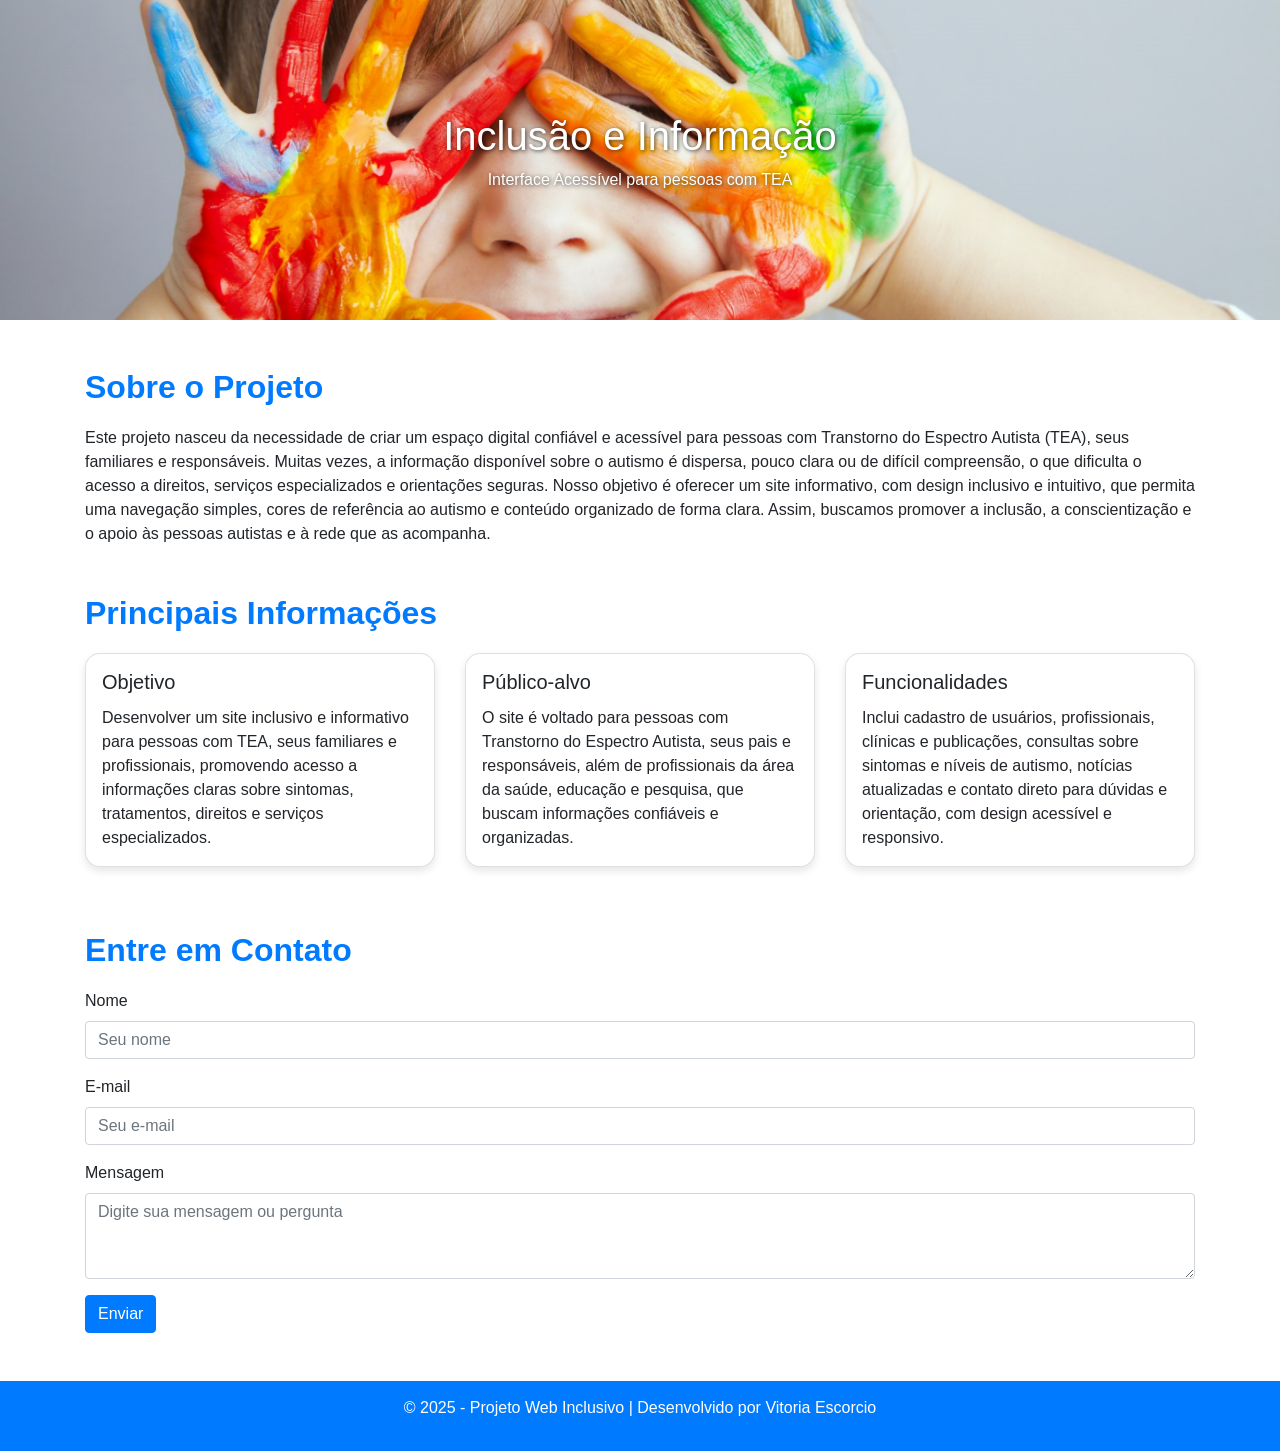
==== index.html @ e5730c21 "Add files via upload" ====
<!DOCTYPE html>
<html lang="pt-br">
<head>
  <meta charset="UTF-8">
  <meta name="viewport" content="width=device-width, initial-scale=1.0">
  <title>InfoTEA</title>
  <!-- Bootstrap 4.6 -->
  <link rel="stylesheet" href="https://stackpath.bootstrapcdn.com/bootstrap/4.6.0/css/bootstrap.min.css">
  <style>
    body {
      font-family: Arial, sans-serif;
    }
    header {
      color: white;
      padding: 2rem 1rem;
      text-align: center;
    }
    .section-title {
      font-weight: bold;
      margin-bottom: 20px;
      color: #007BFF;
    }
    .card {
      border-radius: 15px;
      box-shadow: 0 4px 8px rgba(0,0,0,0.1);
    }
    footer {
      background: #007BFF;
      color: white;
      text-align: center;
      padding: 15px;
      margin-top: 30px;
    }
  </style>
</head>
<body>

  <!-- Cabeçalho -->
  <header style="position:relative; min-height:320px; display:flex; align-items:center; justify-content:center; text-align:center; color:#fff;">
    <img src="img.tea/foto tea.png" alt="Banner" 
         style="position:absolute; inset:0; width:100%; height:100%; object-fit:cover;">
    <div style="position:relative; z-index:1; text-shadow:1px 1px 4px rgba(0,0,0,.7);">
      <h1>Inclusão e Informação</h1>
      <p>Interface Acessível para pessoas com TEA</p>
    </div>
  </header>

  <!-- Sobre -->
  <section class="container my-5">
    <h2 class="section-title">Sobre o Projeto</h2>
    <p>
      Este projeto nasceu da necessidade de criar um espaço digital confiável e acessível para pessoas com Transtorno do Espectro Autista (TEA), seus familiares e responsáveis. Muitas vezes, a informação disponível sobre o autismo é dispersa, pouco clara ou de difícil compreensão, o que dificulta o acesso a direitos, serviços especializados e orientações seguras.
      Nosso objetivo é oferecer um site informativo, com design inclusivo e intuitivo, que permita uma navegação simples, cores de referência ao autismo e conteúdo organizado de forma clara. Assim, buscamos promover a inclusão, a conscientização e o apoio às pessoas autistas e à rede que as acompanha.
    </p>
  </section>

  <!-- Recursos -->
  <section class="container my-5">
    <h2 class="section-title">Principais Informações</h2>
    <div class="row">
      <div class="col-md-4 mb-3">
        <div class="card p-3">
          <h5 class="card-title">Objetivo</h5>
          <p class="card-text">Desenvolver um site inclusivo e informativo para pessoas com TEA, seus familiares e profissionais, promovendo acesso a informações claras sobre sintomas, tratamentos, direitos e serviços especializados.</p>
        </div>
      </div>
      <div class="col-md-4 mb-3">
        <div class="card p-3">
          <h5 class="card-title">Público-alvo</h5>
          <p class="card-text">O site é voltado para pessoas com Transtorno do Espectro Autista, seus pais e responsáveis, além de profissionais da área da saúde, educação e pesquisa, que buscam informações confiáveis e organizadas.</p>
        </div>
      </div>
      <div class="col-md-4 mb-3">
        <div class="card p-3">
          <h5 class="card-title">Funcionalidades</h5>
          <p class="card-text">Inclui cadastro de usuários, profissionais, clínicas e publicações, consultas sobre sintomas e níveis de autismo, notícias atualizadas e contato direto para dúvidas e orientação, com design acessível e responsivo.</p>
        </div>
      </div>
    </div>
  </section>

  <!-- Contato -->
  <section class="container my-5">
    <h2 class="section-title">Entre em Contato</h2>
    <form action="https://formsubmit.co/fernandesescorcio4@gmail.com" method="POST">
      <!-- Anti-spam -->
      <input type="hidden" name="_captcha" value="false">
      <input type="hidden" name="_next" value="obrigado.html">

      <div class="form-group">
        <label for="nome">Nome</label>
        <input type="text" name="nome" class="form-control" id="nome" placeholder="Seu nome" required>
      </div>
      <div class="form-group">
        <label for="email">E-mail</label>
        <input type="email" name="email" class="form-control" id="email" placeholder="Seu e-mail" required>
      </div>
      <div class="form-group">
        <label for="mensagem">Mensagem</label>
        <textarea name="mensagem" class="form-control" id="mensagem" rows="3" placeholder="Digite sua mensagem ou pergunta" required></textarea>
      </div>
      <button type="submit" class="btn btn-primary">Enviar</button>
    </form>
  </section>

  <!-- Rodapé -->
  <footer>
    <p>© 2025 - Projeto Web Inclusivo | Desenvolvido por Vitoria Escorcio</p>
  </footer>

  <!-- Bootstrap JS -->
  <script src="https://code.jquery.com/jquery-3.5.1.slim.min.js"></script>
  <script src="https://cdn.jsdelivr.net/npm/bootstrap@4.6.0/dist/js/bootstrap.bundle.min.js"></script>
</body>
</html>
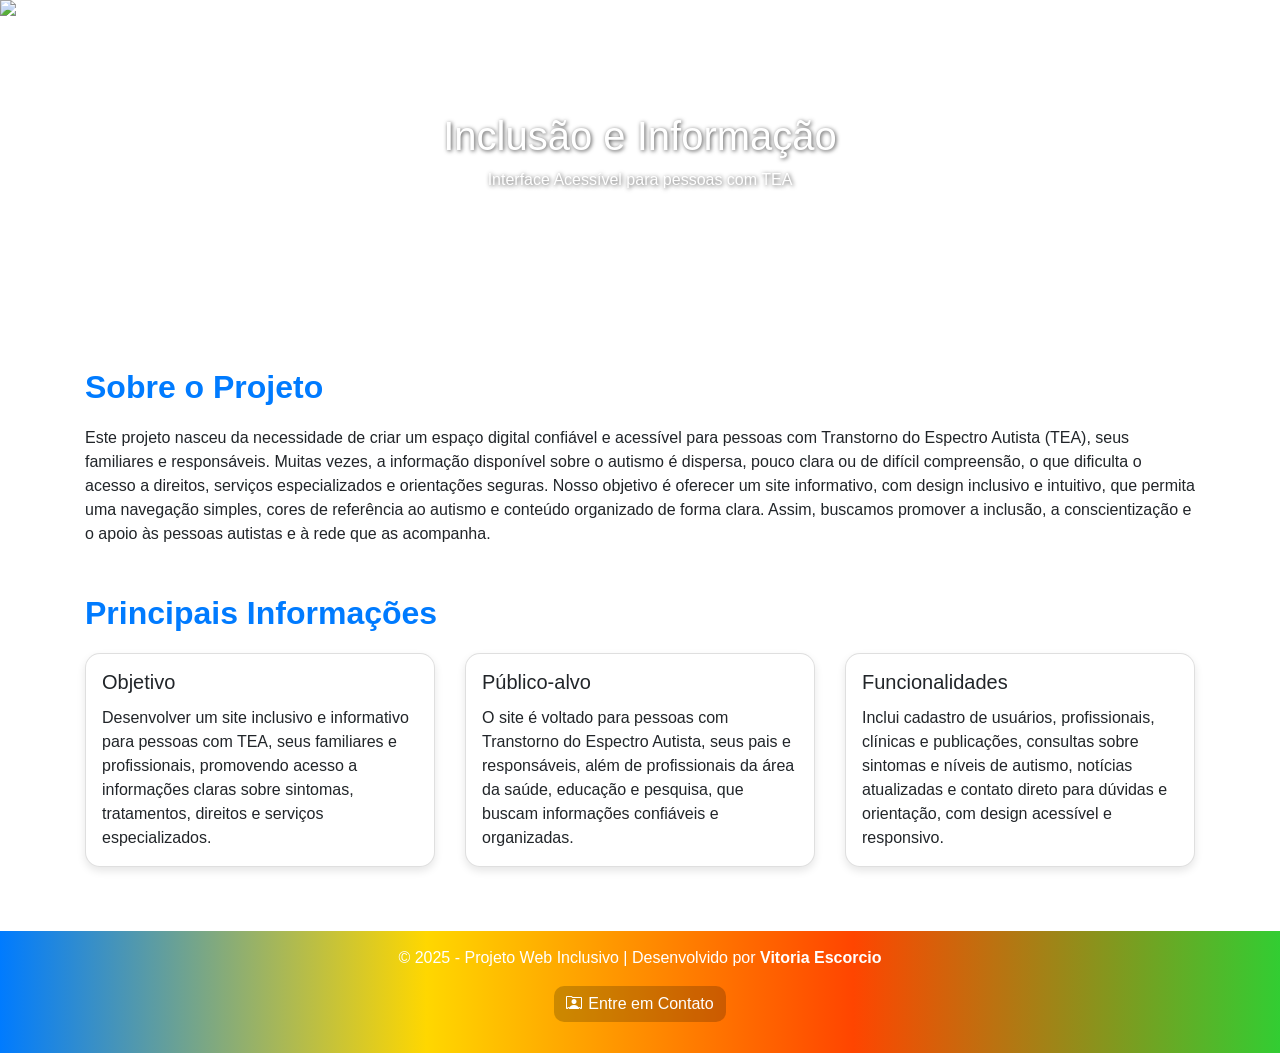
==== commit bdbdb76e: "Update index.html" ====
--- a/index.html
+++ b/index.html
@@ -4,8 +4,13 @@
   <meta charset="UTF-8">
   <meta name="viewport" content="width=device-width, initial-scale=1.0">
   <title>InfoTEA</title>
-  <!-- Bootstrap 4.6 -->
+
+  <!-- Bootstrap -->
   <link rel="stylesheet" href="https://stackpath.bootstrapcdn.com/bootstrap/4.6.0/css/bootstrap.min.css">
+
+  <!-- Bootstrap Icons -->
+  <link rel="stylesheet" href="https://cdn.jsdelivr.net/npm/bootstrap-icons@1.11.3/font/bootstrap-icons.css">
+
   <style>
     body {
       font-family: Arial, sans-serif;
@@ -25,11 +30,25 @@
       box-shadow: 0 4px 8px rgba(0,0,0,0.1);
     }
     footer {
-      background: #007BFF;
+      background: linear-gradient(90deg, #007BFF, #FFD700, #FF4500, #32CD32);
       color: white;
       text-align: center;
       padding: 15px;
       margin-top: 30px;
+    }
+    footer a {
+      color: #fff;
+      background: rgba(0,0,0,0.2);
+      padding: 6px 12px;
+      border-radius: 10px;
+      text-decoration: none;
+      display: inline-flex;
+      align-items: center;
+      gap: 6px;
+      transition: background 0.3s;
+    }
+    footer a:hover {
+      background: rgba(0,0,0,0.35);
     }
   </style>
 </head>
@@ -37,8 +56,9 @@
 
   <!-- Cabeçalho -->
   <header style="position:relative; min-height:320px; display:flex; align-items:center; justify-content:center; text-align:center; color:#fff;">
-    <img src="img.tea/foto tea.png" alt="Banner" 
-         style="position:absolute; inset:0; width:100%; height:100%; object-fit:cover;">
+    <img src="img/foto-tea.png" alt="Banner" 
+     style="position:absolute; inset:0; width:100%; height:100%; object-fit:cover;">
+
     <div style="position:relative; z-index:1; text-shadow:1px 1px 4px rgba(0,0,0,.7);">
       <h1>Inclusão e Informação</h1>
       <p>Interface Acessível para pessoas com TEA</p>
@@ -79,36 +99,17 @@
     </div>
   </section>
 
-  <!-- Contato -->
-  <section class="container my-5">
-    <h2 class="section-title">Entre em Contato</h2>
-    <form action="https://formsubmit.co/fernandesescorcio4@gmail.com" method="POST">
-      <!-- Anti-spam -->
-      <input type="hidden" name="_captcha" value="false">
-      <input type="hidden" name="_next" value="obrigado.html">
-
-      <div class="form-group">
-        <label for="nome">Nome</label>
-        <input type="text" name="nome" class="form-control" id="nome" placeholder="Seu nome" required>
-      </div>
-      <div class="form-group">
-        <label for="email">E-mail</label>
-        <input type="email" name="email" class="form-control" id="email" placeholder="Seu e-mail" required>
-      </div>
-      <div class="form-group">
-        <label for="mensagem">Mensagem</label>
-        <textarea name="mensagem" class="form-control" id="mensagem" rows="3" placeholder="Digite sua mensagem ou pergunta" required></textarea>
-      </div>
-      <button type="submit" class="btn btn-primary">Enviar</button>
-    </form>
-  </section>
-
   <!-- Rodapé -->
   <footer>
-    <p>© 2025 - Projeto Web Inclusivo | Desenvolvido por Vitoria Escorcio</p>
+    <p>© 2025 - Projeto Web Inclusivo | Desenvolvido por <b>Vitoria Escorcio</b></p>
+    <p>
+      <a href="contato.html">
+        <i class="bi bi-person-rolodex"></i> Entre em Contato
+      </a>
+    </p>
   </footer>
 
-  <!-- Bootstrap JS -->
+  <!-- Bootstrap -->
   <script src="https://code.jquery.com/jquery-3.5.1.slim.min.js"></script>
   <script src="https://cdn.jsdelivr.net/npm/bootstrap@4.6.0/dist/js/bootstrap.bundle.min.js"></script>
 </body>
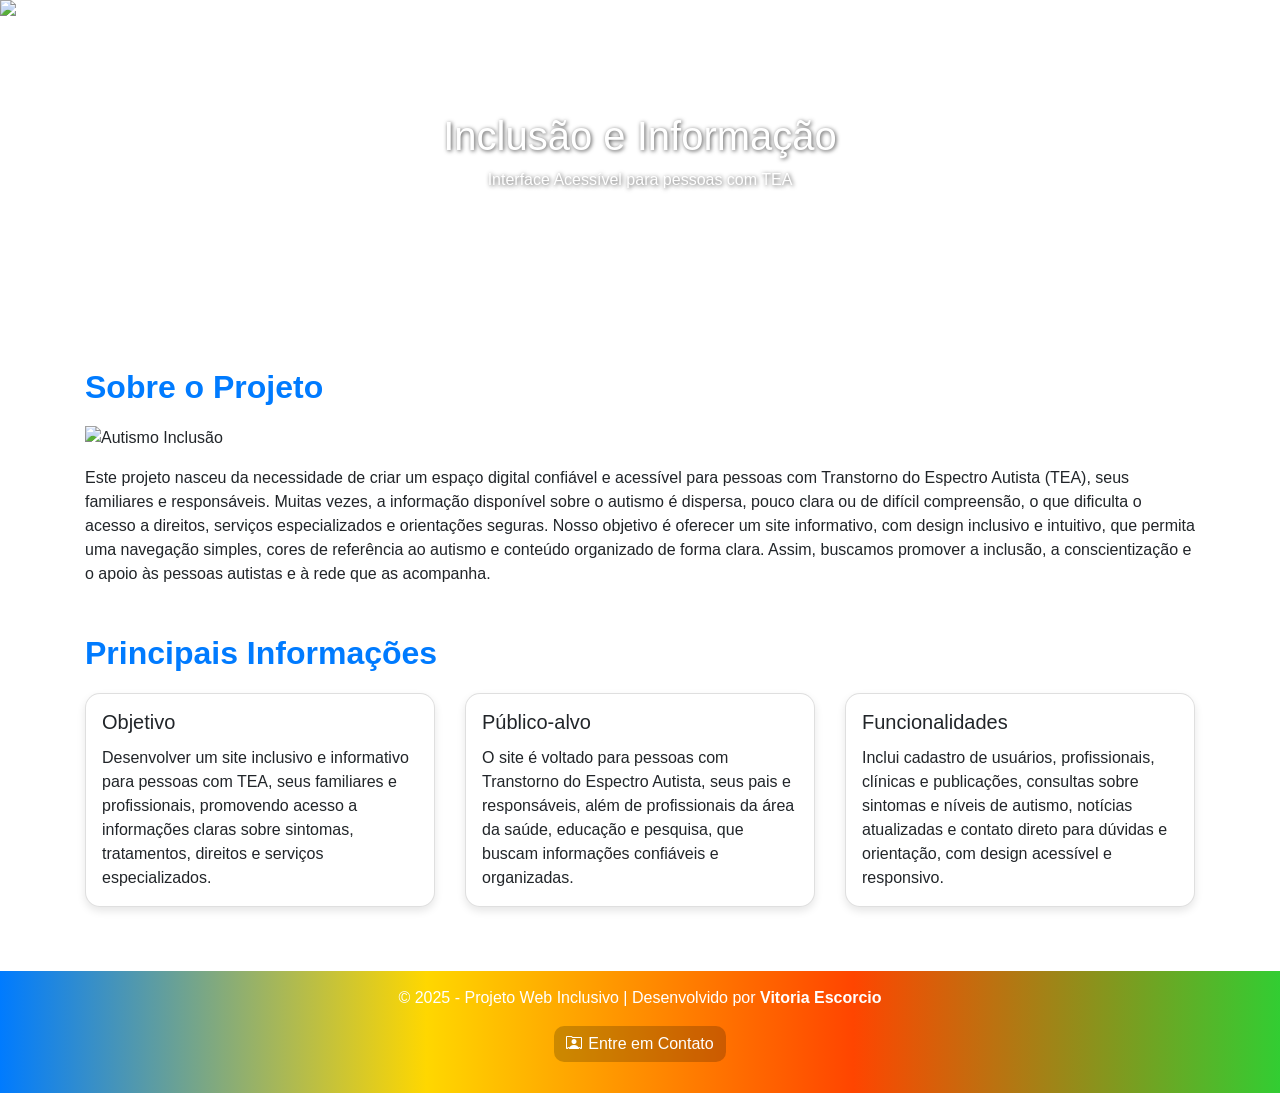
==== commit 5873bd4c: "Update index.html" ====
--- a/index.html
+++ b/index.html
@@ -68,6 +68,7 @@
   <!-- Sobre -->
   <section class="container my-5">
     <h2 class="section-title">Sobre o Projeto</h2>
+    <img src="img.tea/foto-tea.png" alt="Autismo Inclusão" width="250" class="mb-3">
     <p>
       Este projeto nasceu da necessidade de criar um espaço digital confiável e acessível para pessoas com Transtorno do Espectro Autista (TEA), seus familiares e responsáveis. Muitas vezes, a informação disponível sobre o autismo é dispersa, pouco clara ou de difícil compreensão, o que dificulta o acesso a direitos, serviços especializados e orientações seguras.
       Nosso objetivo é oferecer um site informativo, com design inclusivo e intuitivo, que permita uma navegação simples, cores de referência ao autismo e conteúdo organizado de forma clara. Assim, buscamos promover a inclusão, a conscientização e o apoio às pessoas autistas e à rede que as acompanha.
@@ -114,3 +115,4 @@
   <script src="https://cdn.jsdelivr.net/npm/bootstrap@4.6.0/dist/js/bootstrap.bundle.min.js"></script>
 </body>
 </html>
+
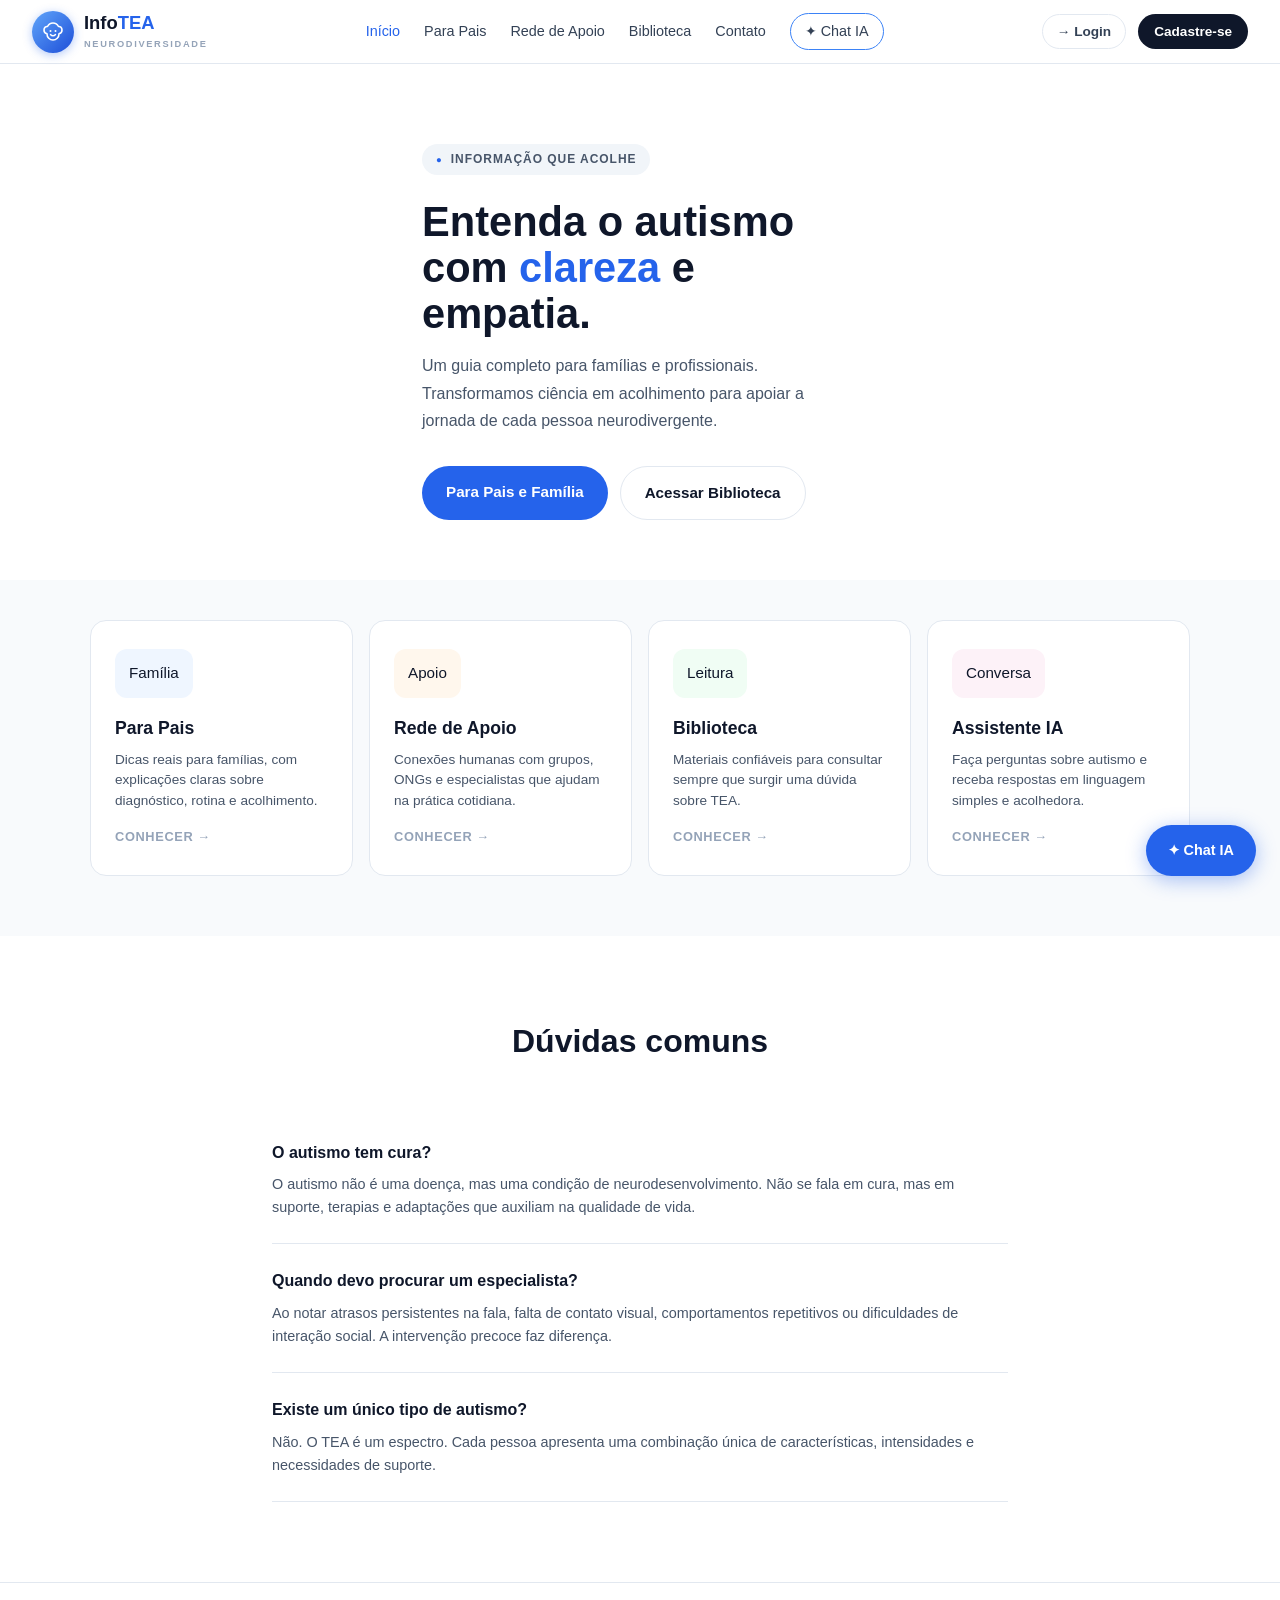
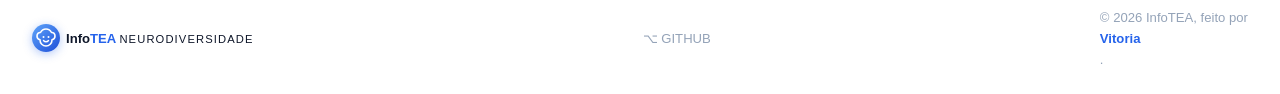
==== commit 1bb316c9: "Restaura versao recuperada do InfoTEA" ====
--- a/index.html
+++ b/index.html
@@ -1,118 +1,540 @@
-<!DOCTYPE html>
-<html lang="pt-br">
-<head>
-  <meta charset="UTF-8">
-  <meta name="viewport" content="width=device-width, initial-scale=1.0">
-  <title>InfoTEA</title>
-
-  <!-- Bootstrap -->
-  <link rel="stylesheet" href="https://stackpath.bootstrapcdn.com/bootstrap/4.6.0/css/bootstrap.min.css">
-
-  <!-- Bootstrap Icons -->
-  <link rel="stylesheet" href="https://cdn.jsdelivr.net/npm/bootstrap-icons@1.11.3/font/bootstrap-icons.css">
-
-  <style>
-    body {
-      font-family: Arial, sans-serif;
-    }
-    header {
-      color: white;
-      padding: 2rem 1rem;
-      text-align: center;
-    }
-    .section-title {
-      font-weight: bold;
-      margin-bottom: 20px;
-      color: #007BFF;
-    }
-    .card {
-      border-radius: 15px;
-      box-shadow: 0 4px 8px rgba(0,0,0,0.1);
-    }
-    footer {
-      background: linear-gradient(90deg, #007BFF, #FFD700, #FF4500, #32CD32);
-      color: white;
-      text-align: center;
-      padding: 15px;
-      margin-top: 30px;
-    }
-    footer a {
-      color: #fff;
-      background: rgba(0,0,0,0.2);
-      padding: 6px 12px;
-      border-radius: 10px;
-      text-decoration: none;
-      display: inline-flex;
-      align-items: center;
-      gap: 6px;
-      transition: background 0.3s;
-    }
-    footer a:hover {
-      background: rgba(0,0,0,0.35);
-    }
-  </style>
-</head>
-<body>
-
-  <!-- Cabeçalho -->
-  <header style="position:relative; min-height:320px; display:flex; align-items:center; justify-content:center; text-align:center; color:#fff;">
-    <img src="img/foto-tea.png" alt="Banner" 
-     style="position:absolute; inset:0; width:100%; height:100%; object-fit:cover;">
-
-    <div style="position:relative; z-index:1; text-shadow:1px 1px 4px rgba(0,0,0,.7);">
-      <h1>Inclusão e Informação</h1>
-      <p>Interface Acessível para pessoas com TEA</p>
-    </div>
-  </header>
-
-  <!-- Sobre -->
-  <section class="container my-5">
-    <h2 class="section-title">Sobre o Projeto</h2>
-    <img src="img.tea/foto-tea.png" alt="Autismo Inclusão" width="250" class="mb-3">
-    <p>
-      Este projeto nasceu da necessidade de criar um espaço digital confiável e acessível para pessoas com Transtorno do Espectro Autista (TEA), seus familiares e responsáveis. Muitas vezes, a informação disponível sobre o autismo é dispersa, pouco clara ou de difícil compreensão, o que dificulta o acesso a direitos, serviços especializados e orientações seguras.
-      Nosso objetivo é oferecer um site informativo, com design inclusivo e intuitivo, que permita uma navegação simples, cores de referência ao autismo e conteúdo organizado de forma clara. Assim, buscamos promover a inclusão, a conscientização e o apoio às pessoas autistas e à rede que as acompanha.
-    </p>
-  </section>
-
-  <!-- Recursos -->
-  <section class="container my-5">
-    <h2 class="section-title">Principais Informações</h2>
-    <div class="row">
-      <div class="col-md-4 mb-3">
-        <div class="card p-3">
-          <h5 class="card-title">Objetivo</h5>
-          <p class="card-text">Desenvolver um site inclusivo e informativo para pessoas com TEA, seus familiares e profissionais, promovendo acesso a informações claras sobre sintomas, tratamentos, direitos e serviços especializados.</p>
-        </div>
-      </div>
-      <div class="col-md-4 mb-3">
-        <div class="card p-3">
-          <h5 class="card-title">Público-alvo</h5>
-          <p class="card-text">O site é voltado para pessoas com Transtorno do Espectro Autista, seus pais e responsáveis, além de profissionais da área da saúde, educação e pesquisa, que buscam informações confiáveis e organizadas.</p>
-        </div>
-      </div>
-      <div class="col-md-4 mb-3">
-        <div class="card p-3">
-          <h5 class="card-title">Funcionalidades</h5>
-          <p class="card-text">Inclui cadastro de usuários, profissionais, clínicas e publicações, consultas sobre sintomas e níveis de autismo, notícias atualizadas e contato direto para dúvidas e orientação, com design acessível e responsivo.</p>
-        </div>
-      </div>
-    </div>
-  </section>
-
-  <!-- Rodapé -->
-  <footer>
-    <p>© 2025 - Projeto Web Inclusivo | Desenvolvido por <b>Vitoria Escorcio</b></p>
-    <p>
-      <a href="contato.html">
-        <i class="bi bi-person-rolodex"></i> Entre em Contato
-      </a>
-    </p>
-  </footer>
-
-  <!-- Bootstrap -->
-  <script src="https://code.jquery.com/jquery-3.5.1.slim.min.js"></script>
-  <script src="https://cdn.jsdelivr.net/npm/bootstrap@4.6.0/dist/js/bootstrap.bundle.min.js"></script>
-</body>
-</html>
-
+﻿<!DOCTYPE html>
+<html lang="pt-BR">
+<head>
+  <meta charset="UTF-8"/>
+  <meta name="viewport" content="width=device-width, initial-scale=1.0"/>
+  <title>InfoTEA - Neurodiversidade</title>
+  <link rel="stylesheet" href="css/novo-style.css"/>
+</head>
+<body>
+
+<!-- ═════════════════════ NAVBAR ═════════════════════ -->
+<nav>
+  <a class="nav-logo" href="#" onclick="showPage('home')">
+    <div class="nav-logo-icon">
+      <svg viewBox="0 0 24 24" fill="none" xmlns="http://www.w3.org/2000/svg">
+        <path d="M12 3C9.5 3 7.5 4.5 6.5 6.5C5 6.2 3 7.5 3 10C3 12 4.5 13.5 6 13.8V14C6 17.3 8.7 20 12 20C15.3 20 18 17.3 18 14V13.8C19.5 13.5 21 12 21 10C21 7.5 19 6.2 17.5 6.5C16.5 4.5 14.5 3 12 3Z" stroke="white" stroke-width="1.6" stroke-linejoin="round"/>
+        <circle cx="9.5" cy="11" r="1" fill="white"/>
+        <circle cx="14.5" cy="11" r="1" fill="white"/>
+        <path d="M9.5 14.5C10.2 15.4 11 15.8 12 15.8C13 15.8 13.8 15.4 14.5 14.5" stroke="white" stroke-width="1.4" stroke-linecap="round"/>
+      </svg>
+    </div>
+    <div>
+      <span class="nav-logo-text">Info<span>TEA</span></span>
+      <span class="nav-logo-sub">Neurodiversidade</span>
+    </div>
+  </a>
+
+  <div class="nav-links" id="navLinks">
+    <a href="#" onclick="showPage('home')" class="active" id="nav-home">Início</a>
+    <a href="#" onclick="showPage('pais')" id="nav-pais">Para Pais</a>
+    <a href="#" onclick="showPage('rede')" id="nav-rede">Rede de Apoio</a>
+    <a href="#" onclick="showPage('biblioteca')" id="nav-bib">Biblioteca</a>
+    <a href="#" onclick="showPage('contato')" id="nav-contato">Contato</a>
+    <a href="#" onclick="showPage('chat')" class="nav-chat" id="nav-chat">✦ Chat IA</a>
+    <a href="#" onclick="showPage('login')" class="btn-login" id="nav-login" style="display:none;">→ Login</a>
+    <a href="#" onclick="showPage('cadastro')" class="btn-cad" id="nav-cad" style="display:none;">Cadastre-se</a>
+  </div>
+
+  <div class="nav-actions" id="navActions">
+    <a href="#" onclick="showPage('login')" class="btn-login" id="nav-login2">→ Login</a>
+    <a href="#" onclick="showPage('cadastro')" class="btn-cad" id="nav-cad2">Cadastre-se</a>
+  </div>
+
+  <div class="nav-user" id="userGreeting" style="display:none;">
+    Olá, <span id="userNameDisplay"></span>
+  </div>
+
+  <button class="nav-mobile-toggle" onclick="toggleNav()">☰</button>
+</nav>
+
+<!-- ═════════════════════ HOME ═════════════════════ -->
+<div class="page active" id="page-home">
+  <div class="hero">
+    <div class="hero-tag">Informação que acolhe</div>
+    <div class="home-toast" id="home-toast">Bem-vindo(a)! Estamos felizes por você estar aqui.</div>
+    <h1>Entenda o autismo com <span class="accent">clareza</span> e empatia.</h1>
+    <p>Um guia completo para famílias e profissionais. Transformamos ciência em acolhimento para apoiar a jornada de cada pessoa neurodivergente.</p>
+    <div class="hero-btns">
+      <a href="#" class="btn-primary" onclick="showPage('pais')">Para Pais e Família</a>
+      <a href="#" class="btn-secondary" onclick="showPage('biblioteca')">Acessar Biblioteca</a>
+    </div>
+  </div>
+
+  <div class="cards-section">
+    <div class="cards-grid">
+      <div class="card" onclick="showPage('pais')">
+        <div class="card-icon blue">Família</div>
+        <h3>Para Pais</h3>
+        <p>Dicas reais para famílias, com explicações claras sobre diagnóstico, rotina e acolhimento.</p>
+        <div class="card-link">CONHECER →</div>
+      </div>
+      <div class="card" onclick="showPage('rede')">
+        <div class="card-icon orange">Apoio</div>
+        <h3>Rede de Apoio</h3>
+        <p>Conexões humanas com grupos, ONGs e especialistas que ajudam na prática cotidiana.</p>
+        <div class="card-link">CONHECER →</div>
+      </div>
+      <div class="card" onclick="showPage('biblioteca')">
+        <div class="card-icon teal">Leitura</div>
+        <h3>Biblioteca</h3>
+        <p>Materiais confiáveis para consultar sempre que surgir uma dúvida sobre TEA.</p>
+        <div class="card-link">CONHECER →</div>
+      </div>
+      <div class="card" onclick="showPage('chat')">
+        <div class="card-icon pink">Conversa</div>
+        <h3>Assistente IA</h3>
+        <p>Faça perguntas sobre autismo e receba respostas em linguagem simples e acolhedora.</p>
+        <div class="card-link">CONHECER →</div>
+      </div>
+    </div>
+  </div>
+
+  <div class="faq-section">
+    <h2>Dúvidas comuns</h2>
+    <div class="faq-item">
+      <h4>O autismo tem cura?</h4>
+      <p>O autismo não é uma doença, mas uma condição de neurodesenvolvimento. Não se fala em cura, mas em suporte, terapias e adaptações que auxiliam na qualidade de vida.</p>
+    </div>
+    <div class="faq-item">
+      <h4>Quando devo procurar um especialista?</h4>
+      <p>Ao notar atrasos persistentes na fala, falta de contato visual, comportamentos repetitivos ou dificuldades de interação social. A intervenção precoce faz diferença.</p>
+    </div>
+    <div class="faq-item">
+      <h4>Existe um único tipo de autismo?</h4>
+      <p>Não. O TEA é um espectro. Cada pessoa apresenta uma combinação única de características, intensidades e necessidades de suporte.</p>
+    </div>
+  </div>
+
+  <footer>
+    <a href="#" onclick="showPage('home')">
+      <div class="nav-logo-icon" style="width:28px;height:28px;"><svg viewBox="0 0 24 24" fill="none"><path d="M12 3C9.5 3 7.5 4.5 6.5 6.5C5 6.2 3 7.5 3 10C3 12 4.5 13.5 6 13.8V14C6 17.3 8.7 20 12 20C15.3 20 18 17.3 18 14V13.8C19.5 13.5 21 12 21 10C21 7.5 19 6.2 17.5 6.5C16.5 4.5 14.5 3 12 3Z" stroke="white" stroke-width="1.6" stroke-linejoin="round"/><circle cx="9.5" cy="11" r="1" fill="white"/><circle cx="14.5" cy="11" r="1" fill="white"/><path d="M9.5 14.5C10.2 15.4 11 15.8 12 15.8C13 15.8 13.8 15.4 14.5 14.5" stroke="white" stroke-width="1.4" stroke-linecap="round"/></svg></div>
+      <span style="font-weight:700;color:var(--navy);">Info<span style="color:var(--blue);">TEA</span> <span style="font-weight:400;font-size:0.7rem;letter-spacing:.1em;">NEURODIVERSIDADE</span></span>
+    </a>
+    <a href="https://github.com/Vitoria1705?tab=repositories" target="_blank">⌥ GITHUB</a>
+    <span>© 2026 InfoTEA, feito por <a href="https://github.com/Vitoria1705?tab=repositories" target="_blank" style="color:var(--blue);font-weight:600;">Vitoria</a>.</span>
+  </footer>
+</div>
+
+<!-- ═════════════════════ PARA PAIS ═════════════════════ -->
+<div class="page" id="page-pais">
+  <div class="section-hero">
+    <h1>Para pais e família</h1>
+    <p>Acolher é o primeiro passo do cuidado. Reunimos as informações mais importantes que toda família precisa saber para apoiar uma criança ou adolescente no espectro autista.</p>
+  </div>
+
+  <div class="slides-wrapper">
+    <div class="slide-card active" id="slide-0">
+      <div class="slide-num">01 / 06</div>
+      <h2>Sinais de alerta</h2>
+      <p class="slide-sub">O que observar no comportamento do seu filho desde os primeiros meses.</p>
+      <ul>
+        <li>Pouco ou nenhum contato visual quando chamado pelo nome.</li>
+        <li>Atraso na fala ou perda de palavras já aprendidas.</li>
+        <li>Movimentos repetitivos (balançar mãos, girar objetos, alinhar brinquedos).</li>
+        <li>Reações intensas a sons, luzes, texturas ou cheiros.</li>
+        <li>Dificuldade em brincar de faz-de-conta ou em interagir com outras crianças.</li>
+      </ul>
+      <div class="slide-nav">
+        <button disabled>← Anterior</button>
+        <span class="slide-progress">1 de 6</span>
+        <button onclick="nextSlide()">Próximo →</button>
+      </div>
+    </div>
+
+    <div class="slide-card" id="slide-1">
+      <div class="slide-num">02 / 06</div>
+      <h2>Como buscar o diagnóstico</h2>
+      <p class="slide-sub">O caminho até um laudo confiável envolve uma equipe multidisciplinar.</p>
+      <ul>
+        <li>Comece pelo pediatra, peça uma avaliação do desenvolvimento.</li>
+        <li>Procure um neuropediatra, psiquiatra infantil ou neuropsicólogo.</li>
+        <li>Avaliações complementares: fonoaudiologia, terapia ocupacional e psicologia.</li>
+        <li>Não existe exame de sangue ou imagem que diagnostique TEA, o diagnóstico é clínico.</li>
+        <li>Quanto mais cedo iniciar o suporte, melhores os resultados.</li>
+      </ul>
+      <div class="slide-nav">
+        <button onclick="prevSlide()">← Anterior</button>
+        <span class="slide-progress">2 de 6</span>
+        <button onclick="nextSlide()">Próximo →</button>
+      </div>
+    </div>
+
+    <div class="slide-card" id="slide-2">
+      <div class="slide-num">03 / 06</div>
+      <h2>Rotina em casa</h2>
+      <p class="slide-sub">Previsibilidade reduz a ansiedade e dá segurança à criança.</p>
+      <ul>
+        <li>Use quadros visuais com a sequência do dia (acordar, escola, almoço, terapia).</li>
+        <li>Antecipe mudanças: avise antes de sair, trocar de atividade ou receber visita.</li>
+        <li>Crie um cantinho de regulação com itens sensoriais (almofadas, fones, brinquedos).</li>
+        <li>Reforce as conquistas com elogios concretos: "Você guardou os brinquedos sozinho!"</li>
+        <li>Cuide do ambiente sensorial: luzes amenas, sons controlados, roupas confortáveis.</li>
+      </ul>
+      <div class="slide-nav">
+        <button onclick="prevSlide()">← Anterior</button>
+        <span class="slide-progress">3 de 6</span>
+        <button onclick="nextSlide()">Próximo →</button>
+      </div>
+    </div>
+
+    <div class="slide-card" id="slide-3">
+      <div class="slide-num">04 / 06</div>
+      <h2>Direitos garantidos por lei</h2>
+      <p class="slide-sub">Conhecer a legislação é parte do cuidado.</p>
+      <ul>
+        <li>Lei 12.764/2012 (Berenice Piana): equipara a pessoa com TEA à pessoa com deficiência.</li>
+        <li>Lei Brasileira de Inclusão (13.146/2015): garante acessibilidade e inclusão.</li>
+        <li>Carteira de Identificação da Pessoa com TEA (CIPTEA): direito a prioridade em filas e atendimentos.</li>
+        <li>BPC/LOAS: benefício para famílias de baixa renda.</li>
+        <li>Cobertura obrigatória por planos de saúde de terapias como ABA, fono, TO e psicologia.</li>
+      </ul>
+      <div class="slide-nav">
+        <button onclick="prevSlide()">← Anterior</button>
+        <span class="slide-progress">4 de 6</span>
+        <button onclick="nextSlide()">Próximo →</button>
+      </div>
+    </div>
+
+    <div class="slide-card" id="slide-4">
+      <div class="slide-num">05 / 06</div>
+      <h2>Escola inclusiva</h2>
+      <p class="slide-sub">A escola é um direito, e adaptações são obrigatórias.</p>
+      <ul>
+        <li>Toda escola, pública ou privada, é obrigada a matricular crianças com TEA.</li>
+        <li>Direito a profissional de apoio escolar quando necessário.</li>
+        <li>Plano Educacional Individualizado (PEI) deve ser construído junto com a família.</li>
+        <li>Avaliações e atividades podem ser adaptadas ao perfil do estudante.</li>
+        <li>Mantenha diálogo aberto e frequente com professores e coordenação.</li>
+      </ul>
+      <div class="slide-nav">
+        <button onclick="prevSlide()">← Anterior</button>
+        <span class="slide-progress">5 de 6</span>
+        <button onclick="nextSlide()">Próximo →</button>
+      </div>
+    </div>
+
+    <div class="slide-card" id="slide-5">
+      <div class="slide-num">06 / 06</div>
+      <h2>Cuidando de quem cuida</h2>
+      <p class="slide-sub">Você não precisa (e não deve) dar conta de tudo sozinho.</p>
+      <ul>
+        <li>Reserve momentos só para você, não é egoísmo, é sustentabilidade.</li>
+        <li>Procure grupos de pais: trocar experiências alivia e ensina.</li>
+        <li>Considere acompanhamento psicológico para a família toda.</li>
+        <li>Divida tarefas com parceiro(a), familiares e rede de apoio.</li>
+        <li>Lembre-se: criança regulada nasce de adulto regulado.</li>
+      </ul>
+      <div class="slide-nav">
+        <button onclick="prevSlide()">← Anterior</button>
+        <span class="slide-progress">6 de 6</span>
+        <button disabled>Próximo →</button>
+      </div>
+    </div>
+  </div>
+
+  <footer>
+    <a href="#" onclick="showPage('home')">
+      <div class="nav-logo-icon" style="width:28px;height:28px;"><svg viewBox="0 0 24 24" fill="none"><path d="M12 3C9.5 3 7.5 4.5 6.5 6.5C5 6.2 3 7.5 3 10C3 12 4.5 13.5 6 13.8V14C6 17.3 8.7 20 12 20C15.3 20 18 17.3 18 14V13.8C19.5 13.5 21 12 21 10C21 7.5 19 6.2 17.5 6.5C16.5 4.5 14.5 3 12 3Z" stroke="white" stroke-width="1.6" stroke-linejoin="round"/><circle cx="9.5" cy="11" r="1" fill="white"/><circle cx="14.5" cy="11" r="1" fill="white"/><path d="M9.5 14.5C10.2 15.4 11 15.8 12 15.8C13 15.8 13.8 15.4 14.5 14.5" stroke="white" stroke-width="1.4" stroke-linecap="round"/></svg></div>
+      <span style="font-weight:700;color:var(--navy);">Info<span style="color:var(--blue);">TEA</span></span>
+    </a>
+    <a href="https://github.com/Vitoria1705?tab=repositories" target="_blank">⌥ GITHUB</a>
+    <span>© 2026 InfoTEA, feito por <a href="https://github.com/Vitoria1705?tab=repositories" target="_blank" style="color:var(--blue);font-weight:600;">Vitoria</a>.</span>
+  </footer>
+</div>
+
+<!-- ═════════════════════ REDE DE APOIO ═════════════════════ -->
+<div class="page" id="page-rede">
+  <div class="rede-hero">
+    <h1>Rede de apoio</h1>
+    <p style="color:var(--gray-600)">Ninguém precisa caminhar sozinho. Conheça organizações, ONGs e movimentos que apoiam pessoas autistas e suas famílias em todo o Brasil.</p>
+  </div>
+
+  <div class="rede-grid">
+    <div class="rede-card">
+      <div class="rede-tag">ONG nacional</div>
+      <h3>AMA - Associação de Amigos do Autista</h3>
+      <p>Atendimento clínico, educacional e suporte às famílias desde 1983.</p>
+      <div class="rede-loc">📍 São Paulo, SP</div>
+      <a href="https://ama.org.br" target="_blank">ama.org.br ↗</a>
+    </div>
+    <div class="rede-card">
+      <div class="rede-tag">Defesa de direitos</div>
+      <h3>Abraça - Associação Brasileira para Ação por Direitos das Pessoas Autistas</h3>
+      <p>Atuação política, jurídica e de conscientização sobre direitos das pessoas no espectro.</p>
+      <div class="rede-loc">📍 Brasília, DF</div>
+      <a href="https://abraca.autismobrasil.org" target="_blank">abraca.autismobrasil.org ↗</a>
+    </div>
+    <div class="rede-card">
+      <div class="rede-tag">Pesquisa e genética</div>
+      <h3>Tismoo</h3>
+      <p>Pesquisa científica em autismo e medicina personalizada baseada em genética.</p>
+      <div class="rede-loc">📍 São Paulo, SP</div>
+      <a href="https://tismoo.us" target="_blank">tismoo.us ↗</a>
+    </div>
+    <div class="rede-card">
+      <div class="rede-tag">Movimento social</div>
+      <h3>Movimento Orgulho Autista Brasil</h3>
+      <p>Pais, mães, autistas e profissionais unidos pela aceitação e inclusão.</p>
+      <div class="rede-loc">📍 Nacional</div>
+      <a href="https://moab.org.br" target="_blank">moab.org.br ↗</a>
+    </div>
+    <div class="rede-card">
+      <div class="rede-tag">Educação inclusiva</div>
+      <h3>Instituto Inclusão Brasil</h3>
+      <p>Formação de professores e consultoria para escolas inclusivas.</p>
+      <div class="rede-loc">📍 Rio de Janeiro, RJ</div>
+      <a href="https://inclusaobrasil.org.br" target="_blank">inclusaobrasil.org.br ↗</a>
+    </div>
+    <div class="rede-card">
+      <div class="rede-tag">Informação e formação</div>
+      <h3>Autismo & Realidade</h3>
+      <p>Cursos, materiais e capacitação para famílias e profissionais.</p>
+      <div class="rede-loc">📍 São Paulo, SP</div>
+      <a href="https://autismoerealidade.org.br" target="_blank">autismoerealidade.org.br ↗</a>
+    </div>
+  </div>
+
+  <div class="cvv-box">
+    <strong>Precisa de ajuda agora?</strong><br>
+    CVV - Centro de Valorização da Vida atende gratuitamente todos os dias, 24h, pelo telefone <strong>188</strong>.
+  </div>
+
+  <div class="partner-box">
+    <div class="partner-tag">🤝 FAÇA PARTE</div>
+    <h2>Venha ser nosso parceiro</h2>
+    <p>Sua organização, escola ou clínica também atua com pessoas autistas? Cadastre-se gratuitamente e amplie o alcance do seu trabalho conectando-se a famílias que precisam de apoio.</p>
+    <a href="#" class="btn-dark" onclick="showPage('contato')">Cadastrar minha instituição →</a>
+  </div>
+
+  <footer>
+    <a href="#" onclick="showPage('home')">
+      <div class="nav-logo-icon" style="width:28px;height:28px;"><svg viewBox="0 0 24 24" fill="none"><path d="M12 3C9.5 3 7.5 4.5 6.5 6.5C5 6.2 3 7.5 3 10C3 12 4.5 13.5 6 13.8V14C6 17.3 8.7 20 12 20C15.3 20 18 17.3 18 14V13.8C19.5 13.5 21 12 21 10C21 7.5 19 6.2 17.5 6.5C16.5 4.5 14.5 3 12 3Z" stroke="white" stroke-width="1.6" stroke-linejoin="round"/><circle cx="9.5" cy="11" r="1" fill="white"/><circle cx="14.5" cy="11" r="1" fill="white"/><path d="M9.5 14.5C10.2 15.4 11 15.8 12 15.8C13 15.8 13.8 15.4 14.5 14.5" stroke="white" stroke-width="1.4" stroke-linecap="round"/></svg></div>
+      <span style="font-weight:700;color:var(--navy);">Info<span style="color:var(--blue);">TEA</span></span>
+    </a>
+    <a href="https://github.com/Vitoria1705?tab=repositories" target="_blank">⌥ GITHUB</a>
+    <span>© 2026 InfoTEA, feito por <a href="https://github.com/Vitoria1705?tab=repositories" target="_blank" style="color:var(--blue);font-weight:600;">Vitoria</a>.</span>
+  </footer>
+</div>
+
+<!-- ═════════════════════ BIBLIOTECA ═════════════════════ -->
+<div class="page" id="page-biblioteca">
+  <div class="section-hero">
+    <h1>Biblioteca</h1>
+    <p>Materiais selecionados, sempre gratuitos. Cartilhas oficiais, artigos científicos, ebooks, vídeos e podcasts revisados pela nossa equipe para apoiar pais, educadores e profissionais.</p>
+  </div>
+
+  <div class="bib-grid">
+    <div class="bib-card">
+      <span class="bib-type type-cartilha">Cartilha oficial</span>
+      <h3>Linha de Cuidado para a Atenção às Pessoas com TEA</h3>
+      <p>Documento do Ministério da Saúde com orientações sobre identificação precoce, diagnóstico e cuidado integral no SUS.</p>
+      <div class="bib-footer">
+        <span class="bib-source">Ministério da Saúde</span>
+        <a href="https://bvsms.saude.gov.br/bvs/publicacoes/linha_cuidado_atencao_pessoas_transtorno.pdf" target="_blank" class="bib-link">Acessar</a>
+      </div>
+    </div>
+    <div class="bib-card">
+      <span class="bib-type type-ebook">Ebook</span>
+      <h3>Lei Brasileira de Inclusão (LBI) comentada</h3>
+      <p>Versão acessível da Lei 13.146/2015, garantindo direitos da pessoa com deficiência, incluindo TEA.</p>
+      <div class="bib-footer">
+        <span class="bib-source">Senado Federal</span>
+        <a href="https://www2.senado.leg.br/bdsf/handle/id/513623" target="_blank" class="bib-link">Acessar</a>
+      </div>
+    </div>
+    <div class="bib-card">
+      <span class="bib-type type-artigo">Artigo científico</span>
+      <h3>Sinais precoces de TEA: revisão sistemática</h3>
+      <p>Estudo de revisão sobre marcos do desenvolvimento e indicadores observáveis entre 0 e 36 meses.</p>
+      <div class="bib-footer">
+        <span class="bib-source">SciELO Brasil</span>
+        <a href="https://www.scielo.br/j/csc/a/zKM3PLNS5BkBJ6JYCnSwS3w/?lang=pt" target="_blank" class="bib-link">Acessar</a>
+      </div>
+    </div>
+    <div class="bib-card">
+      <span class="bib-type type-manual">Manual escolar</span>
+      <h3>A inclusão escolar de alunos com TEA</h3>
+      <p>Orientações práticas para gestores, professores e famílias sobre o Plano Educacional Individualizado.</p>
+      <div class="bib-footer">
+        <span class="bib-source">MEC - Secadi</span>
+        <a href="http://portal.mec.gov.br/secadi" target="_blank" class="bib-link">Acessar</a>
+      </div>
+    </div>
+    <div class="bib-card">
+      <span class="bib-type type-video">Vídeo (TED)</span>
+      <h3>Como o autismo me libertou para ser eu mesma</h3>
+      <p>Talk de Rosie King em português: a perspectiva de uma jovem autista sobre identidade e neurodiversidade.</p>
+      <div class="bib-footer">
+        <span class="bib-source">TED</span>
+        <a href="https://www.ted.com/talks/rosie_king_how_autism_freed_me_to_be_myself?language=pt-br" target="_blank" class="bib-link">Acessar</a>
+      </div>
+    </div>
+    <div class="bib-card">
+      <span class="bib-type type-podcast">Podcast</span>
+      <h3>Introvertendo - vozes autistas</h3>
+      <p>Podcast feito por autistas com episódios sobre rotina, escola, trabalho, masking e direitos.</p>
+      <div class="bib-footer">
+        <span class="bib-source">Introvertendo</span>
+        <a href="https://introvertendo.com.br/" target="_blank" class="bib-link">Acessar</a>
+      </div>
+    </div>
+  </div>
+
+  <p class="bib-suggest">Conhece algum material gratuito e confiável que poderia entrar nesta lista? <a href="#" onclick="showPage('contato')">Envie sua sugestão</a>.</p>
+
+  <footer>
+    <a href="#" onclick="showPage('home')">
+      <div class="nav-logo-icon" style="width:28px;height:28px;"><svg viewBox="0 0 24 24" fill="none"><path d="M12 3C9.5 3 7.5 4.5 6.5 6.5C5 6.2 3 7.5 3 10C3 12 4.5 13.5 6 13.8V14C6 17.3 8.7 20 12 20C15.3 20 18 17.3 18 14V13.8C19.5 13.5 21 12 21 10C21 7.5 19 6.2 17.5 6.5C16.5 4.5 14.5 3 12 3Z" stroke="white" stroke-width="1.6" stroke-linejoin="round"/><circle cx="9.5" cy="11" r="1" fill="white"/><circle cx="14.5" cy="11" r="1" fill="white"/><path d="M9.5 14.5C10.2 15.4 11 15.8 12 15.8C13 15.8 13.8 15.4 14.5 14.5" stroke="white" stroke-width="1.4" stroke-linecap="round"/></svg></div>
+      <span style="font-weight:700;color:var(--navy);">Info<span style="color:var(--blue);">TEA</span></span>
+    </a>
+    <a href="https://github.com/Vitoria1705?tab=repositories" target="_blank">⌥ GITHUB</a>
+    <span>© 2026 InfoTEA, feito por <a href="https://github.com/Vitoria1705?tab=repositories" target="_blank" style="color:var(--blue);font-weight:600;">Vitoria</a>.</span>
+  </footer>
+</div>
+
+<!-- ═════════════════════ CONTATO ═════════════════════ -->
+<div class="page" id="page-contato">
+  <div class="contato-wrapper">
+    <h1>Contato</h1>
+    <p>Fale com a InfoTEA. Dúvidas, sugestões de pauta, parcerias com ONGs ou pedidos de imprensa, respondemos em até 3 dias úteis.</p>
+    <div class="contato-meta">
+      <div class="contato-meta-item"><strong>E-mail</strong>contato@infotea.com.br</div>
+      <div class="contato-meta-item"><strong>Onde estamos</strong>São Paulo, Brasil</div>
+    </div>
+    <div class="form-group">
+      <label>NOME</label>
+      <input type="text" placeholder="Seu nome completo" id="c-nome"/>
+    </div>
+    <div class="form-group">
+      <label>E-MAIL</label>
+      <input type="email" placeholder="seu@email.com" id="c-email"/>
+    </div>
+    <div class="form-group">
+      <label>ASSUNTO</label>
+      <input type="text" placeholder="Assunto da mensagem" id="c-assunto"/>
+    </div>
+    <div class="form-group">
+      <label>MENSAGEM</label>
+      <textarea placeholder="Escreva sua mensagem aqui..." id="c-msg"></textarea>
+    </div>
+    <button class="btn-primary" style="width:100%;border-radius:10px;padding:14px;" onclick="enviarContato()">Enviar mensagem</button>
+    <div class="form-success" id="form-ok">✓ Mensagem enviada! Responderemos em até 3 dias úteis.</div>
+  </div>
+  <footer>
+    <a href="#" onclick="showPage('home')">
+      <div class="nav-logo-icon" style="width:28px;height:28px;"><svg viewBox="0 0 24 24" fill="none"><path d="M12 3C9.5 3 7.5 4.5 6.5 6.5C5 6.2 3 7.5 3 10C3 12 4.5 13.5 6 13.8V14C6 17.3 8.7 20 12 20C15.3 20 18 17.3 18 14V13.8C19.5 13.5 21 12 21 10C21 7.5 19 6.2 17.5 6.5C16.5 4.5 14.5 3 12 3Z" stroke="white" stroke-width="1.6" stroke-linejoin="round"/><circle cx="9.5" cy="11" r="1" fill="white"/><circle cx="14.5" cy="11" r="1" fill="white"/><path d="M9.5 14.5C10.2 15.4 11 15.8 12 15.8C13 15.8 13.8 15.4 14.5 14.5" stroke="white" stroke-width="1.4" stroke-linecap="round"/></svg></div>
+      <span style="font-weight:700;color:var(--navy);">Info<span style="color:var(--blue);">TEA</span></span>
+    </a>
+    <a href="https://github.com/Vitoria1705?tab=repositories" target="_blank">⌥ GITHUB</a>
+    <span>© 2026 InfoTEA, feito por <a href="https://github.com/Vitoria1705?tab=repositories" target="_blank" style="color:var(--blue);font-weight:600;">Vitoria</a>.</span>
+  </footer>
+</div>
+
+<!-- ═════════════════════ CHAT IA ═════════════════════ -->
+<div class="page" id="page-chat">
+  <div style="max-width:720px;margin:0 auto;padding:40px 2rem 80px;">
+    <div style="text-align:center;margin-bottom:2rem;">
+      <h1 style="font-size:1.8rem;font-weight:900;margin-bottom:.5rem;">Chat IA - Assistente InfoTEA</h1>
+      <p style="color:var(--gray-600);font-size:.9rem;">Tire dúvidas sobre TEA em tempo real. Nossas respostas são baseadas em informações científicas, mas não substituem orientação médica.</p>
+    </div>
+    <div id="chat-messages" style="background:var(--gray-50);border:1px solid var(--gray-200);border-radius:var(--radius);padding:24px;min-height:360px;max-height:500px;overflow-y:auto;display:flex;flex-direction:column;gap:12px;">
+      <div style="background:white;border:1px solid var(--gray-200);border-radius:12px;padding:14px 18px;max-width:85%;font-size:.9rem;color:var(--gray-700);">
+        <strong style="color:var(--blue);display:block;margin-bottom:4px;font-size:.75rem;">✦ Assistente InfoTEA</strong>
+        Olá! Sou o assistente virtual do InfoTEA. Posso responder dúvidas sobre autismo, sinais, diagnóstico, direitos legais, rotina e muito mais. Como posso te ajudar?
+      </div>
+    </div>
+    <div style="display:flex;gap:10px;margin-top:12px;">
+      <input id="chat-input" type="text" placeholder="Escreva sua dúvida sobre TEA..." 
+        style="flex:1;padding:12px 16px;border:1.5px solid var(--gray-200);border-radius:30px;font-size:.9rem;outline:none;font-family:var(--font);"
+        onkeydown="if(event.key==='Enter')sendChat()"
+        onfocus="this.style.borderColor='var(--blue)'" onblur="this.style.borderColor='var(--gray-200)'"/>
+      <button class="btn-primary" style="border-radius:30px;padding:12px 22px;" onclick="sendChat()">Enviar</button>
+    </div>
+    <div style="margin-top:12px;display:flex;gap:8px;flex-wrap:wrap;">
+      <button onclick="quickChat('O que é TEA?')" style="background:var(--gray-100);border:none;border-radius:20px;padding:6px 14px;font-size:.8rem;cursor:pointer;color:var(--gray-700);">O que é TEA?</button>
+      <button onclick="quickChat('Como percebo sinais de autismo em bebês?')" style="background:var(--gray-100);border:none;border-radius:20px;padding:6px 14px;font-size:.8rem;cursor:pointer;color:var(--gray-700);">Sinais em bebês</button>
+      <button onclick="quickChat('Quais direitos tenho como pai ou mãe de criança autista?')" style="background:var(--gray-100);border:none;border-radius:20px;padding:6px 14px;font-size:.8rem;cursor:pointer;color:var(--gray-700);">Direitos e apoio</button>
+    </div>
+  </div>
+</div>
+
+<!-- ═════════════════════ LOGIN ═════════════════════ -->
+<div class="page" id="page-login">
+  <div class="auth-wrapper">
+    <a href="#" class="auth-logo" onclick="showPage('home')">
+      <div class="nav-logo-icon" style="width:28px;height:28px;"><svg viewBox="0 0 24 24" fill="none"><path d="M12 3C9.5 3 7.5 4.5 6.5 6.5C5 6.2 3 7.5 3 10C3 12 4.5 13.5 6 13.8V14C6 17.3 8.7 20 12 20C15.3 20 18 17.3 18 14V13.8C19.5 13.5 21 12 21 10C21 7.5 19 6.2 17.5 6.5C16.5 4.5 14.5 3 12 3Z" stroke="white" stroke-width="1.6" stroke-linejoin="round"/><circle cx="9.5" cy="11" r="1" fill="white"/><circle cx="14.5" cy="11" r="1" fill="white"/><path d="M9.5 14.5C10.2 15.4 11 15.8 12 15.8C13 15.8 13.8 15.4 14.5 14.5" stroke="white" stroke-width="1.4" stroke-linecap="round"/></svg></div>
+      <div>
+        <span class="nav-logo-text">Info<span>TEA</span></span>
+        <span class="nav-logo-sub">NEURODIVERSIDADE</span>
+      </div>
+    </a>
+    <div class="auth-box">
+      <h2>Entrar</h2>
+      <p class="auth-sub">Acesse para conversar com o assistente IA sobre autismo.</p>
+      <div class="form-group">
+        <label>NOME</label>
+        <input id="login-name" type="text" placeholder="Seu nome completo"/>
+      </div>
+      <div class="form-group">
+        <label>NOME</label>
+        <input id="login-name" type="text" placeholder="Seu nome completo"/>
+      </div>
+      <div class="form-group">
+        <label>E-MAIL</label>
+        <input id="login-email" type="email" placeholder="seu@email.com"/>
+      </div>
+      <div class="form-group">
+        <label>SENHA</label>
+        <input id="login-password" type="password" placeholder="••••••••"/>
+      </div>
+      <button class="btn-primary" style="width:100%;border-radius:10px;padding:14px;" onclick="loginSuccess()">Entrar</button>
+      <div class="auth-success" id="login-ok">Login realizado com sucesso. Bem-vindo(a) de volta!</div>
+      <div class="auth-toggle">Não tem conta? <a onclick="showPage('cadastro')">Cadastre-se agora</a></div>
+    </div>
+  </div>
+</div>
+
+<!-- ═════════════════════ CADASTRO ═════════════════════ -->
+<div class="page" id="page-cadastro">
+  <div class="auth-wrapper">
+    <a href="#" class="auth-logo" onclick="showPage('home')">
+      <div class="nav-logo-icon" style="width:28px;height:28px;"><svg viewBox="0 0 24 24" fill="none"><path d="M12 3C9.5 3 7.5 4.5 6.5 6.5C5 6.2 3 7.5 3 10C3 12 4.5 13.5 6 13.8V14C6 17.3 8.7 20 12 20C15.3 20 18 17.3 18 14V13.8C19.5 13.5 21 12 21 10C21 7.5 19 6.2 17.5 6.5C16.5 4.5 14.5 3 12 3Z" stroke="white" stroke-width="1.6" stroke-linejoin="round"/><circle cx="9.5" cy="11" r="1" fill="white"/><circle cx="14.5" cy="11" r="1" fill="white"/><path d="M9.5 14.5C10.2 15.4 11 15.8 12 15.8C13 15.8 13.8 15.4 14.5 14.5" stroke="white" stroke-width="1.4" stroke-linecap="round"/></svg></div>
+      <div>
+        <span class="nav-logo-text">Info<span>TEA</span></span>
+        <span class="nav-logo-sub">NEURODIVERSIDADE</span>
+      </div>
+    </a>
+    <div class="auth-box">
+      <h2>Criar conta</h2>
+      <p class="auth-sub">Crie uma conta gratuita em segundos.</p>
+      <div class="form-group">
+        <label>NOME</label>
+        <input id="signup-name" type="text" placeholder="Seu nome completo"/>
+      </div>
+      <div class="form-group">
+        <label>NOME</label>
+        <input id="signup-name" type="text" placeholder="Seu nome completo"/>
+      </div>
+      <div class="form-group">
+        <label>E-MAIL</label>
+        <input id="signup-email" type="email" placeholder="seu@email.com"/>
+      </div>
+      <div class="form-group">
+        <label>SENHA</label>
+        <input id="signup-password" type="password" placeholder="••••••••"/>
+        <p class="pwd-hint">Use ao menos 8 caracteres, combinando letras, números e símbolos.</p>
+      </div>
+      <button class="btn-primary" style="width:100%;border-radius:10px;padding:14px;" onclick="cadastroSuccess()">Cadastre-se</button>
+      <div class="auth-success" id="signup-ok">Sua conta foi criada com sucesso! Agora você pode fazer login ou usar o chat.</div>
+      <div class="auth-toggle">Já tem conta? <a onclick="showPage('login')">Fazer login</a></div>
+    </div>
+  </div>
+</div>
+
+<!-- ═════════════════════ CHAT FAB ═════════════════════ -->
+<a href="#" class="chat-fab" id="chatFab" onclick="showPage('chat')">✦ Chat IA</a>
+
+<script src="js/novo-main.js"></script>
+</body>
+</html>
--- a/css/novo-style.css
+++ b/css/novo-style.css
@@ -0,0 +1,1122 @@
+*, *::before, *::after {
+  box-sizing: border-box;
+  margin: 0;
+  padding: 0;
+}
+
+:root {
+  --blue: #2563EB;
+  --blue-light: #3B82F6;
+  --blue-dark: #1D4ED8;
+  --navy: #0F172A;
+  --navy-mid: #1E293B;
+  --orange: #F97316;
+  --white: #FFFFFF;
+  --gray-50: #F8FAFC;
+  --gray-100: #F1F5F9;
+  --gray-200: #E2E8F0;
+  --gray-400: #94A3B8;
+  --gray-600: #475569;
+  --gray-700: #334155;
+  --gray-900: #0F172A;
+  --radius: 16px;
+  --radius-sm: 10px;
+  --font: 'Inter', -apple-system, BlinkMacSystemFont, sans-serif;
+}
+
+html {
+  scroll-behavior: smooth;
+}
+
+body {
+  font-family: var(--font);
+  color: var(--gray-900);
+  background: var(--white);
+  line-height: 1.6;
+}
+
+/* ════════════════ NAVBAR ════════════════ */
+nav {
+  position: fixed;
+  top: 0;
+  left: 0;
+  right: 0;
+  z-index: 100;
+  background: rgba(255, 255, 255, 0.95);
+  backdrop-filter: blur(10px);
+  border-bottom: 1px solid var(--gray-200);
+  display: flex;
+  align-items: center;
+  justify-content: space-between;
+  padding: 0 2rem;
+  height: 64px;
+}
+
+.nav-logo {
+  display: flex;
+  align-items: center;
+  gap: 10px;
+  text-decoration: none;
+}
+
+.nav-logo-icon {
+  width: 42px;
+  height: 42px;
+  border-radius: 50%;
+  background: linear-gradient(135deg, #60A5FA, var(--blue-dark));
+  display: flex;
+  align-items: center;
+  justify-content: center;
+  box-shadow: 0 2px 10px rgba(37, 99, 235, 0.35);
+  flex-shrink: 0;
+}
+
+.nav-logo-icon svg {
+  width: 24px;
+  height: 24px;
+}
+
+.nav-logo-text {
+  font-weight: 800;
+  font-size: 1.15rem;
+  color: var(--navy);
+  line-height: 1.1;
+}
+
+.nav-logo-text span {
+  color: var(--blue);
+}
+
+.nav-logo-sub {
+  font-size: 0.58rem;
+  letter-spacing: 0.18em;
+  color: var(--gray-400);
+  font-weight: 600;
+  display: block;
+  margin-top: 1px;
+  text-transform: uppercase;
+}
+
+.nav-links {
+  display: flex;
+  align-items: center;
+  gap: 1.5rem;
+}
+
+.nav-links a {
+  text-decoration: none;
+  color: var(--gray-700);
+  font-size: 0.9rem;
+  font-weight: 500;
+  transition: color 0.2s;
+}
+
+.nav-links a:hover,
+.nav-links a.active {
+  color: var(--blue);
+}
+
+.nav-chat {
+  display: flex;
+  align-items: center;
+  gap: 6px;
+  border: 1.5px solid var(--blue-light);
+  color: var(--blue);
+  padding: 6px 14px;
+  border-radius: 20px;
+  font-size: 0.85rem;
+  font-weight: 600;
+  text-decoration: none;
+  transition: background 0.2s;
+}
+
+.nav-chat:hover {
+  background: var(--blue);
+  color: white;
+}
+
+.nav-actions {
+  display: flex;
+  align-items: center;
+  gap: 0.75rem;
+}
+
+.nav-user {
+  display: flex;
+  align-items: center;
+  gap: 8px;
+  color: var(--gray-700);
+  font-weight: 700;
+  font-size: 0.9rem;
+}
+
+.home-toast {
+  display: none;
+  margin: 1rem 0 0;
+  padding: 14px 18px;
+  border-radius: 16px;
+  background: rgba(37, 99, 235, 0.08);
+  color: var(--blue-dark);
+  border: 1px solid rgba(37, 99, 235, 0.18);
+  font-size: 0.95rem;
+}
+
+.btn-login {
+  display: flex;
+  align-items: center;
+  gap: 6px;
+  border: 1.5px solid var(--gray-200);
+  color: var(--gray-700);
+  padding: 6px 14px;
+  border-radius: 20px;
+  font-size: 0.85rem;
+  font-weight: 600;
+  text-decoration: none;
+  transition: border-color 0.2s;
+}
+
+.btn-login:hover {
+  border-color: var(--blue);
+  color: var(--blue);
+}
+
+.btn-cad {
+  display: flex;
+  align-items: center;
+  gap: 6px;
+  background: var(--navy);
+  color: white;
+  padding: 7px 16px;
+  border-radius: 20px;
+  font-size: 0.85rem;
+  font-weight: 600;
+  text-decoration: none;
+  transition: background 0.2s;
+}
+
+.btn-cad:hover {
+  background: var(--blue-dark);
+}
+
+/* ════════════════ PAGE SYSTEM ════════════════ */
+.page {
+  display: none;
+  padding-top: 64px;
+  min-height: 100vh;
+}
+
+.page.active {
+  display: block;
+}
+
+/* ════════════════ HOME PAGE ════════════════ */
+.hero {
+  padding: 80px 2rem 60px;
+  max-width: 500px;
+  margin: 0 auto;
+}
+
+.hero-tag {
+  display: inline-flex;
+  align-items: center;
+  gap: 8px;
+  background: var(--gray-100);
+  border-radius: 20px;
+  padding: 6px 14px;
+  font-size: 0.75rem;
+  font-weight: 700;
+  letter-spacing: 0.08em;
+  color: var(--gray-600);
+  text-transform: uppercase;
+  margin-bottom: 1.5rem;
+}
+
+.hero-tag::before {
+  content: '●';
+  color: var(--blue);
+  font-size: 0.6rem;
+}
+
+.hero h1 {
+  font-size: 2.6rem;
+  font-weight: 900;
+  line-height: 1.1;
+  margin-bottom: 1rem;
+  color: var(--navy);
+}
+
+.hero h1 .accent {
+  color: var(--blue);
+}
+
+.hero p {
+  color: var(--gray-600);
+  font-size: 1rem;
+  margin-bottom: 2rem;
+  line-height: 1.7;
+}
+
+.hero-btns {
+  display: flex;
+  gap: 12px;
+  flex-wrap: wrap;
+}
+
+.btn-primary {
+  background: var(--blue);
+  color: white;
+  padding: 14px 24px;
+  border-radius: 30px;
+  font-weight: 700;
+  font-size: 0.95rem;
+  text-decoration: none;
+  transition: background 0.2s;
+  border: none;
+  cursor: pointer;
+}
+
+.btn-primary:hover {
+  background: var(--blue-dark);
+}
+
+.btn-secondary {
+  background: white;
+  color: var(--navy);
+  border: 1.5px solid var(--gray-200);
+  padding: 14px 24px;
+  border-radius: 30px;
+  font-weight: 700;
+  font-size: 0.95rem;
+  text-decoration: none;
+  transition: border-color 0.2s;
+}
+
+.btn-secondary:hover {
+  border-color: var(--blue);
+  color: var(--blue);
+}
+
+/* ════════════════ CARDS ════════════════ */
+.cards-section {
+  padding: 40px 2rem 60px;
+  background: var(--gray-50);
+}
+
+.cards-grid {
+  display: grid;
+  grid-template-columns: repeat(auto-fit, minmax(220px, 1fr));
+  gap: 16px;
+  max-width: 1100px;
+  margin: 0 auto;
+}
+
+.card {
+  background: white;
+  border-radius: var(--radius);
+  padding: 28px 24px;
+  border: 1px solid var(--gray-200);
+  transition: box-shadow 0.2s, transform 0.2s;
+  cursor: pointer;
+}
+
+.card:hover {
+  box-shadow: 0 8px 24px rgba(0, 0, 0, 0.08);
+  transform: translateY(-2px);
+}
+
+.card-icon {
+  min-width: 48px;
+  height: auto;
+  border-radius: 12px;
+  display: inline-flex;
+  align-items: center;
+  justify-content: center;
+  font-size: 0.95rem;
+  margin-bottom: 1rem;
+  padding: 12px 14px;
+}
+
+.card-icon.blue {
+  background: #EFF6FF;
+}
+
+.card-icon.orange {
+  background: #FFF7ED;
+}
+
+.card-icon.teal {
+  background: #F0FDF4;
+}
+
+.card-icon.pink {
+  background: #FDF2F8;
+}
+
+.card h3 {
+  font-size: 1.1rem;
+  font-weight: 800;
+  margin-bottom: 0.5rem;
+  color: var(--navy);
+}
+
+.card p {
+  font-size: 0.85rem;
+  color: var(--gray-600);
+  line-height: 1.5;
+  margin-bottom: 1rem;
+}
+
+.card-link {
+  font-size: 0.8rem;
+  font-weight: 700;
+  letter-spacing: 0.05em;
+  text-transform: uppercase;
+  color: var(--gray-400);
+}
+
+/* ════════════════ IMPACT SECTION ════════════════ */
+.impact {
+  background: var(--navy);
+  color: white;
+  padding: 60px 2rem;
+  display: grid;
+  grid-template-columns: 1fr 1fr;
+  gap: 40px;
+  align-items: center;
+  max-width: 100%;
+}
+
+.impact-text {
+  max-width: 560px;
+  padding-left: 4rem;
+}
+
+.impact-text h2 {
+  font-size: 2.2rem;
+  font-weight: 900;
+  line-height: 1.2;
+  margin-bottom: 1rem;
+}
+
+.impact-text p {
+  color: #94A3B8;
+  font-size: 0.95rem;
+  line-height: 1.7;
+  margin-bottom: 2rem;
+}
+
+.impact-stats {
+  display: flex;
+  gap: 2rem;
+}
+
+.stat-num {
+  font-size: 2.2rem;
+  font-weight: 900;
+  color: var(--orange);
+}
+
+.stat-label {
+  font-size: 0.8rem;
+  color: #94A3B8;
+  margin-top: 4px;
+}
+
+.impact-img {
+  border-radius: var(--radius);
+  overflow: hidden;
+}
+
+.impact-img img {
+  width: 100%;
+  height: 300px;
+  object-fit: cover;
+}
+
+.impact-img-placeholder {
+  width: 100%;
+  height: 300px;
+  border-radius: var(--radius);
+  background: linear-gradient(135deg, #1E3A5F 0%, #2D6A4F 100%);
+  display: flex;
+  align-items: center;
+  justify-content: center;
+  font-size: 4rem;
+}
+
+/* ════════════════ FAQ ════════════════ */
+.faq-section {
+  padding: 80px 2rem;
+  max-width: 800px;
+  margin: 0 auto;
+}
+
+.faq-section h2 {
+  font-size: 2rem;
+  font-weight: 900;
+  text-align: center;
+  margin-bottom: 3rem;
+}
+
+.faq-item {
+  border-bottom: 1px solid var(--gray-200);
+  padding: 1.5rem 0;
+}
+
+.faq-item h4 {
+  font-size: 1rem;
+  font-weight: 700;
+  color: var(--navy);
+  margin-bottom: 0.5rem;
+}
+
+.faq-item p {
+  color: var(--gray-600);
+  font-size: 0.9rem;
+  line-height: 1.6;
+}
+
+/* ════════════════ SECTION HERO ════════════════ */
+.section-hero {
+  padding: 60px 2rem 20px;
+  text-align: center;
+  max-width: 700px;
+  margin: 0 auto;
+}
+
+.section-hero h1 {
+  font-size: 2rem;
+  font-weight: 900;
+  margin-bottom: 0.75rem;
+}
+
+.section-hero p {
+  color: var(--gray-600);
+  font-size: 1rem;
+}
+
+/* ════════════════ SLIDES ════════════════ */
+.slides-wrapper {
+  padding: 40px 2rem 80px;
+  max-width: 900px;
+  margin: 0 auto;
+}
+
+.slide-card {
+  background: white;
+  border: 1px solid var(--gray-200);
+  border-radius: var(--radius);
+  padding: 40px;
+  margin-bottom: 20px;
+  display: none;
+}
+
+.slide-card.active {
+  display: block;
+}
+
+.slide-num {
+  font-size: 0.8rem;
+  font-weight: 700;
+  color: var(--blue);
+  letter-spacing: 0.1em;
+  margin-bottom: 0.5rem;
+}
+
+.slide-card h2 {
+  font-size: 1.5rem;
+  font-weight: 900;
+  margin-bottom: 0.5rem;
+}
+
+.slide-card .slide-sub {
+  color: var(--gray-600);
+  margin-bottom: 1.5rem;
+  font-size: 0.95rem;
+}
+
+.slide-card ul {
+  list-style: none;
+}
+
+.slide-card ul li {
+  padding: 10px 0 10px 1.5rem;
+  position: relative;
+  border-bottom: 1px solid var(--gray-100);
+  color: var(--gray-700);
+  font-size: 0.95rem;
+}
+
+.slide-card ul li:last-child {
+  border-bottom: none;
+}
+
+.slide-card ul li::before {
+  content: '→';
+  position: absolute;
+  left: 0;
+  color: var(--blue);
+  font-weight: 700;
+}
+
+.slide-nav {
+  display: flex;
+  align-items: center;
+  justify-content: space-between;
+  margin-top: 1.5rem;
+}
+
+.slide-nav button {
+  background: var(--navy);
+  color: white;
+  border: none;
+  border-radius: 30px;
+  padding: 10px 24px;
+  font-weight: 700;
+  font-size: 0.9rem;
+  cursor: pointer;
+  transition: background 0.2s;
+}
+
+.slide-nav button:hover {
+  background: var(--blue);
+}
+
+.slide-nav button:disabled {
+  background: var(--gray-200);
+  color: var(--gray-400);
+  cursor: default;
+}
+
+.slide-progress {
+  font-size: 0.85rem;
+  color: var(--gray-400);
+  font-weight: 600;
+}
+
+/* ════════════════ REDE DE APOIO ════════════════ */
+.rede-hero {
+  padding: 60px 2rem 20px;
+  text-align: center;
+  max-width: 700px;
+  margin: 0 auto;
+}
+
+.rede-hero h1 {
+  font-size: 2rem;
+  font-weight: 900;
+  margin-bottom: 0.75rem;
+}
+
+.rede-grid {
+  display: grid;
+  grid-template-columns: repeat(auto-fit, minmax(300px, 1fr));
+  gap: 16px;
+  max-width: 1000px;
+  margin: 40px auto;
+  padding: 0 2rem;
+}
+
+.rede-card {
+  background: white;
+  border: 1px solid var(--gray-200);
+  border-radius: var(--radius);
+  padding: 24px;
+  transition: box-shadow 0.2s;
+}
+
+.rede-card:hover {
+  box-shadow: 0 4px 20px rgba(0, 0, 0, 0.08);
+}
+
+.rede-tag {
+  font-size: 0.7rem;
+  font-weight: 700;
+  text-transform: uppercase;
+  letter-spacing: 0.1em;
+  color: var(--blue);
+  margin-bottom: 0.5rem;
+}
+
+.rede-card h3 {
+  font-size: 1.05rem;
+  font-weight: 800;
+  margin-bottom: 0.4rem;
+}
+
+.rede-card p {
+  font-size: 0.85rem;
+  color: var(--gray-600);
+  margin-bottom: 0.75rem;
+}
+
+.rede-card .rede-loc {
+  font-size: 0.8rem;
+  color: var(--gray-400);
+  margin-bottom: 0.75rem;
+}
+
+.rede-card a {
+  font-size: 0.8rem;
+  color: var(--blue);
+  text-decoration: none;
+  font-weight: 600;
+}
+
+.rede-card a:hover {
+  text-decoration: underline;
+}
+
+.cvv-box {
+  background: var(--gray-100);
+  border-radius: var(--radius);
+  padding: 24px 32px;
+  max-width: 1000px;
+  margin: 0 auto 40px;
+  text-align: center;
+  font-size: 0.9rem;
+  color: var(--gray-600);
+  margin-left: 2rem;
+  margin-right: 2rem;
+}
+
+.cvv-box strong {
+  color: var(--navy);
+}
+
+.partner-box {
+  background: linear-gradient(135deg, #3B82F6, #F97316);
+  border-radius: var(--radius);
+  padding: 48px 40px;
+  max-width: 1000px;
+  margin: 40px auto 80px;
+  margin-left: 2rem;
+  margin-right: 2rem;
+}
+
+.partner-tag {
+  font-size: 0.7rem;
+  font-weight: 700;
+  text-transform: uppercase;
+  letter-spacing: 0.1em;
+  color: rgba(255, 255, 255, 0.8);
+  margin-bottom: 0.75rem;
+  display: flex;
+  align-items: center;
+  gap: 6px;
+}
+
+.partner-box h2 {
+  font-size: 2rem;
+  font-weight: 900;
+  color: white;
+  margin-bottom: 1rem;
+}
+
+.partner-box p {
+  color: rgba(255, 255, 255, 0.85);
+  font-size: 0.95rem;
+  margin-bottom: 1.5rem;
+  line-height: 1.7;
+}
+
+.btn-dark {
+  background: var(--navy);
+  color: white;
+  padding: 14px 28px;
+  border-radius: 30px;
+  font-weight: 700;
+  font-size: 0.95rem;
+  text-decoration: none;
+  display: inline-block;
+  transition: background 0.2s;
+}
+
+.btn-dark:hover {
+  background: #0F1E35;
+}
+
+/* ════════════════ BIBLIOTECA ════════════════ */
+.bib-grid {
+  display: grid;
+  grid-template-columns: repeat(auto-fit, minmax(280px, 1fr));
+  gap: 16px;
+  max-width: 1100px;
+  margin: 40px auto 80px;
+  padding: 0 2rem;
+}
+
+.bib-card {
+  background: white;
+  border: 1px solid var(--gray-200);
+  border-radius: var(--radius);
+  padding: 24px;
+  transition: box-shadow 0.2s, transform 0.2s;
+}
+
+.bib-card:hover {
+  box-shadow: 0 4px 20px rgba(0, 0, 0, 0.08);
+  transform: translateY(-2px);
+}
+
+.bib-type {
+  display: inline-block;
+  font-size: 0.7rem;
+  font-weight: 700;
+  text-transform: uppercase;
+  letter-spacing: 0.1em;
+  padding: 4px 10px;
+  border-radius: 20px;
+  margin-bottom: 0.75rem;
+}
+
+.type-cartilha {
+  background: #EFF6FF;
+  color: var(--blue);
+}
+
+.type-ebook {
+  background: #F0FDF4;
+  color: #16A34A;
+}
+
+.type-artigo {
+  background: #FFF7ED;
+  color: var(--orange);
+}
+
+.type-manual {
+  background: #FDF4FF;
+  color: #9333EA;
+}
+
+.type-video {
+  background: #FFF1F2;
+  color: #E11D48;
+}
+
+.type-podcast {
+  background: #F0F9FF;
+  color: #0284C7;
+}
+
+.bib-card h3 {
+  font-size: 0.95rem;
+  font-weight: 800;
+  margin-bottom: 0.5rem;
+  color: var(--navy);
+}
+
+.bib-card p {
+  font-size: 0.82rem;
+  color: var(--gray-600);
+  line-height: 1.5;
+  margin-bottom: 1rem;
+}
+
+.bib-footer {
+  display: flex;
+  align-items: center;
+  justify-content: space-between;
+}
+
+.bib-source {
+  font-size: 0.75rem;
+  color: var(--gray-400);
+  font-weight: 600;
+}
+
+.bib-link {
+  font-size: 0.8rem;
+  font-weight: 700;
+  color: white;
+  background: var(--navy);
+  padding: 6px 14px;
+  border-radius: 20px;
+  text-decoration: none;
+  transition: background 0.2s;
+}
+
+.bib-link:hover {
+  background: var(--blue);
+}
+
+.bib-suggest {
+  text-align: center;
+  padding-bottom: 60px;
+  font-size: 0.9rem;
+  color: var(--gray-600);
+}
+
+.bib-suggest a {
+  color: var(--blue);
+}
+
+/* ════════════════ CONTATO ════════════════ */
+.contato-wrapper {
+  max-width: 700px;
+  margin: 0 auto;
+  padding: 60px 2rem 80px;
+}
+
+.contato-wrapper h1 {
+  font-size: 2rem;
+  font-weight: 900;
+  margin-bottom: 0.5rem;
+}
+
+.contato-wrapper > p {
+  color: var(--gray-600);
+  margin-bottom: 2rem;
+}
+
+.contato-meta {
+  display: flex;
+  gap: 2rem;
+  margin-bottom: 2.5rem;
+  flex-wrap: wrap;
+}
+
+.contato-meta-item {
+  font-size: 0.85rem;
+  color: var(--gray-600);
+}
+
+.contato-meta-item strong {
+  display: block;
+  color: var(--navy);
+  font-weight: 700;
+  margin-bottom: 2px;
+}
+
+.form-group {
+  margin-bottom: 1.2rem;
+}
+
+.form-group label {
+  display: block;
+  font-size: 0.8rem;
+  font-weight: 700;
+  margin-bottom: 6px;
+  color: var(--gray-700);
+}
+
+.form-group input,
+.form-group textarea,
+.form-group select {
+  width: 100%;
+  padding: 12px 16px;
+  border: 1.5px solid var(--gray-200);
+  border-radius: var(--radius-sm);
+  font-size: 0.9rem;
+  font-family: var(--font);
+  transition: border-color 0.2s;
+  outline: none;
+  background: white;
+}
+
+.form-group input:focus,
+.form-group textarea:focus,
+.form-group select:focus {
+  border-color: var(--blue);
+}
+
+.form-group textarea {
+  height: 120px;
+  resize: vertical;
+}
+
+.form-success {
+  display: none;
+  background: #F0FDF4;
+  border: 1px solid #86EFAC;
+  border-radius: var(--radius-sm);
+  padding: 16px 20px;
+  color: #15803D;
+  font-weight: 600;
+  margin-top: 1rem;
+}
+
+.auth-success {
+  display: none;
+  background: #EEF2FF;
+  border: 1px solid #CBD5E1;
+  border-radius: var(--radius-sm);
+  padding: 14px 18px;
+  color: #1E3A8A;
+  font-weight: 600;
+  margin-top: 1rem;
+}
+
+/* ════════════════ AUTH ════════════════ */
+.auth-wrapper {
+  min-height: 100vh;
+  display: flex;
+  flex-direction: column;
+  align-items: center;
+  justify-content: center;
+  background: var(--gray-50);
+  padding: 2rem;
+}
+
+.auth-logo {
+  display: flex;
+  align-items: center;
+  gap: 10px;
+  margin-bottom: 2rem;
+  text-decoration: none;
+}
+
+.auth-box {
+  background: white;
+  border: 1px solid var(--gray-200);
+  border-radius: var(--radius);
+  padding: 40px;
+  width: 100%;
+  max-width: 380px;
+}
+
+.auth-box h2 {
+  font-size: 1.5rem;
+  font-weight: 900;
+  margin-bottom: 0.25rem;
+}
+
+.auth-box .auth-sub {
+  color: var(--gray-600);
+  font-size: 0.9rem;
+  margin-bottom: 2rem;
+}
+
+.auth-toggle {
+  text-align: center;
+  margin-top: 1.5rem;
+  font-size: 0.85rem;
+  color: var(--gray-600);
+}
+
+.auth-toggle a {
+  color: var(--blue);
+  text-decoration: none;
+  font-weight: 600;
+  cursor: pointer;
+}
+
+.pwd-hint {
+  font-size: 0.75rem;
+  color: var(--gray-400);
+  margin-top: 4px;
+}
+
+/* ════════════════ FOOTER ════════════════ */
+footer {
+  border-top: 1px solid var(--gray-200);
+  padding: 24px 2rem;
+  display: flex;
+  align-items: center;
+  justify-content: space-between;
+  flex-wrap: wrap;
+  gap: 1rem;
+  font-size: 0.82rem;
+  color: var(--gray-400);
+}
+
+footer a {
+  color: var(--gray-400);
+  text-decoration: none;
+  display: flex;
+  align-items: center;
+  gap: 6px;
+}
+
+footer a:hover {
+  color: var(--navy);
+}
+
+/* ════════════════ CHAT FAB ════════════════ */
+.chat-fab {
+  position: fixed;
+  bottom: 24px;
+  right: 24px;
+  background: var(--blue);
+  color: white;
+  padding: 14px 22px;
+  border-radius: 30px;
+  font-weight: 700;
+  font-size: 0.9rem;
+  text-decoration: none;
+  box-shadow: 0 4px 20px rgba(37, 99, 235, 0.4);
+  display: flex;
+  align-items: center;
+  gap: 8px;
+  transition: background 0.2s, transform 0.2s;
+  z-index: 50;
+}
+
+.chat-fab:hover {
+  background: var(--blue-dark);
+  transform: translateY(-2px);
+}
+
+/* ════════════════ MOBILE TOGGLE ════════════════ */
+.nav-mobile-toggle {
+  display: none;
+  background: none;
+  border: none;
+  font-size: 1.5rem;
+  cursor: pointer;
+}
+
+@media (max-width: 768px) {
+  nav {
+    padding: 0 1rem;
+  }
+
+  .nav-links,
+  .nav-actions {
+    display: none;
+  }
+
+  .nav-links.open {
+    display: flex;
+    flex-direction: column;
+    position: fixed;
+    top: 64px;
+    left: 0;
+    right: 0;
+    background: white;
+    padding: 1rem 2rem 1.5rem;
+    border-bottom: 1px solid var(--gray-200);
+    gap: 0.9rem;
+    z-index: 99;
+    box-shadow: 0 8px 24px rgba(0, 0, 0, 0.08);
+  }
+
+  .nav-links.open #nav-login,
+  .nav-links.open #nav-cad {
+    display: flex !important;
+  }
+
+  .nav-actions {
+    display: none !important;
+  }
+
+  .nav-mobile-toggle {
+    display: block;
+  }
+
+  .hero h1 {
+    font-size: 2rem;
+  }
+
+  .partner-box {
+    margin-left: 1rem;
+    margin-right: 1rem;
+    padding: 32px 24px;
+  }
+
+  .cvv-box {
+    margin-left: 1rem;
+    margin-right: 1rem;
+  }
+}
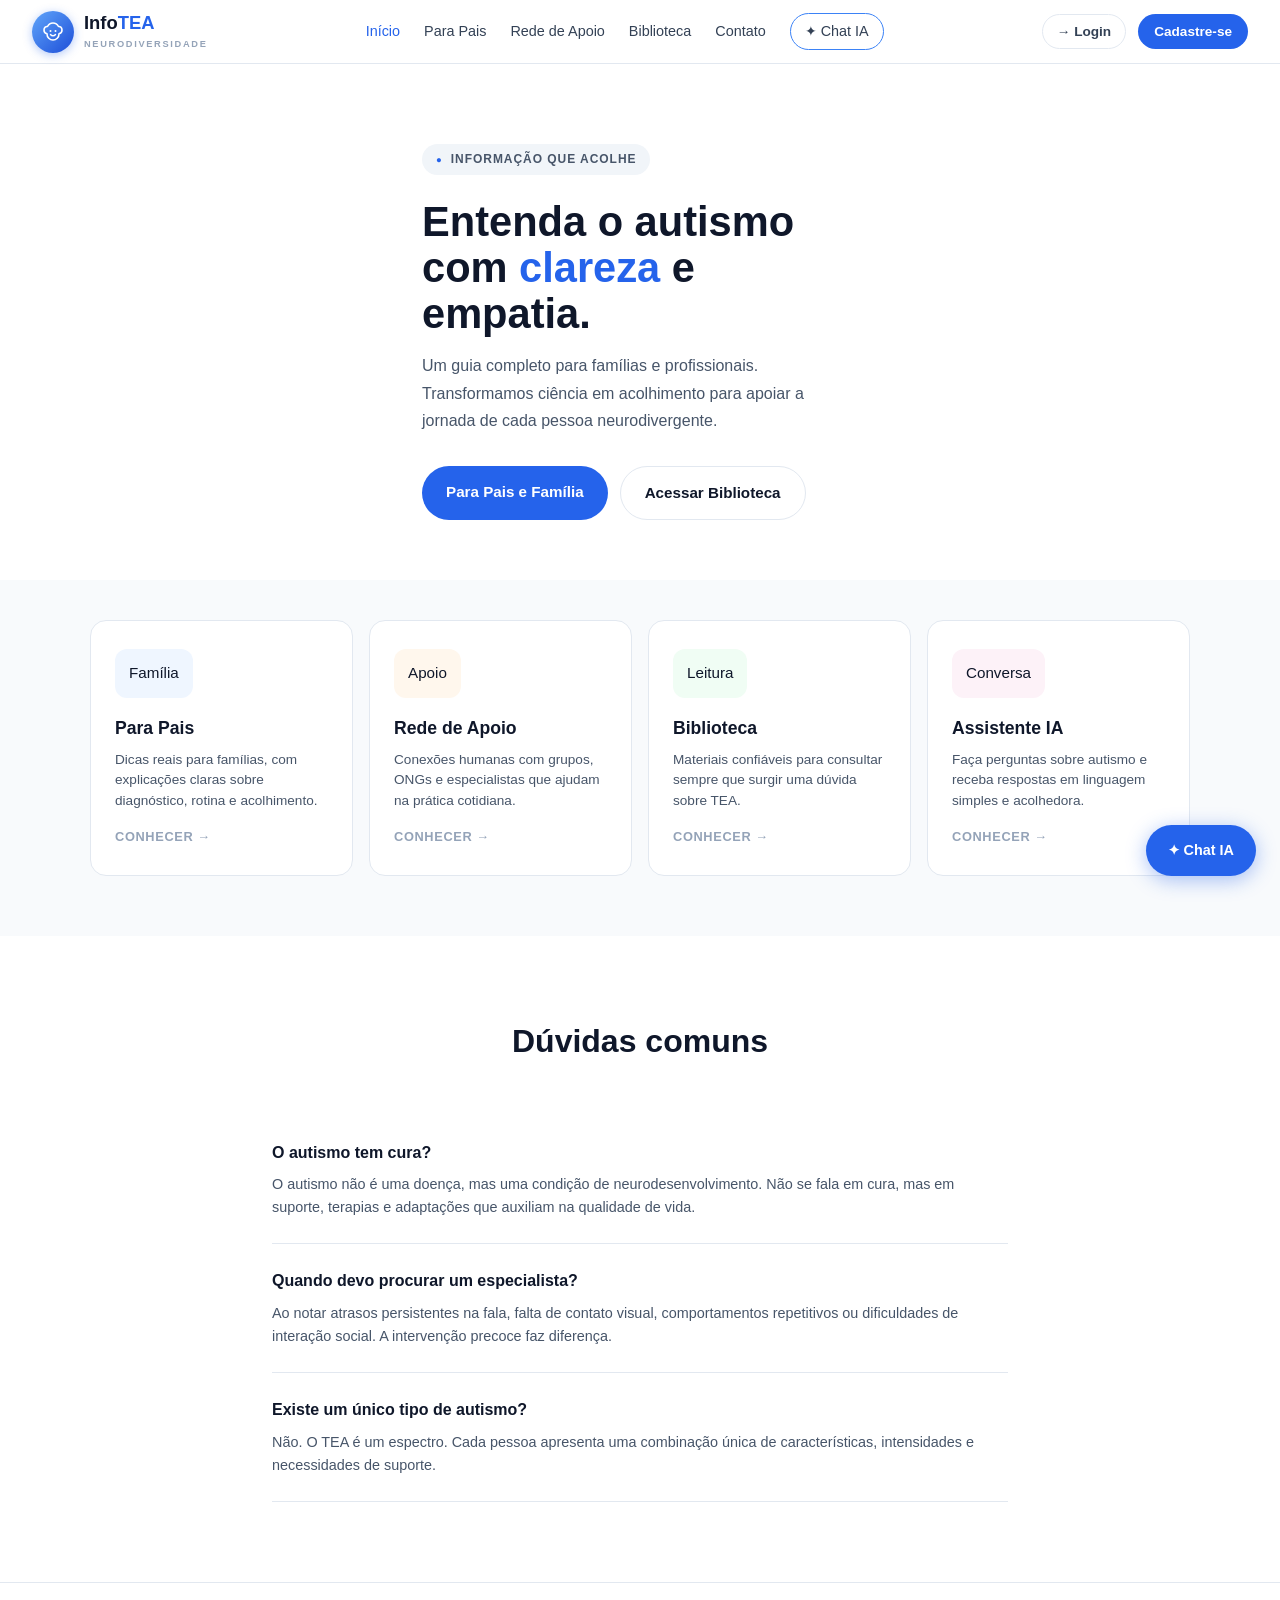
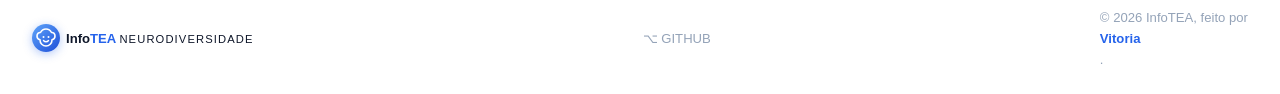
==== commit f89e22b1: "Corrige formularios de autenticacao" ====
--- a/index.html
+++ b/index.html
@@ -477,10 +477,6 @@
         <input id="login-name" type="text" placeholder="Seu nome completo"/>
       </div>
       <div class="form-group">
-        <label>NOME</label>
-        <input id="login-name" type="text" placeholder="Seu nome completo"/>
-      </div>
-      <div class="form-group">
         <label>E-MAIL</label>
         <input id="login-email" type="email" placeholder="seu@email.com"/>
       </div>
@@ -513,10 +509,6 @@
         <input id="signup-name" type="text" placeholder="Seu nome completo"/>
       </div>
       <div class="form-group">
-        <label>NOME</label>
-        <input id="signup-name" type="text" placeholder="Seu nome completo"/>
-      </div>
-      <div class="form-group">
         <label>E-MAIL</label>
         <input id="signup-email" type="email" placeholder="seu@email.com"/>
       </div>
--- a/css/novo-style.css
+++ b/css/novo-style.css
@@ -184,7 +184,7 @@
   display: flex;
   align-items: center;
   gap: 6px;
-  background: var(--navy);
+  background: var(--blue);
   color: white;
   padding: 7px 16px;
   border-radius: 20px;
